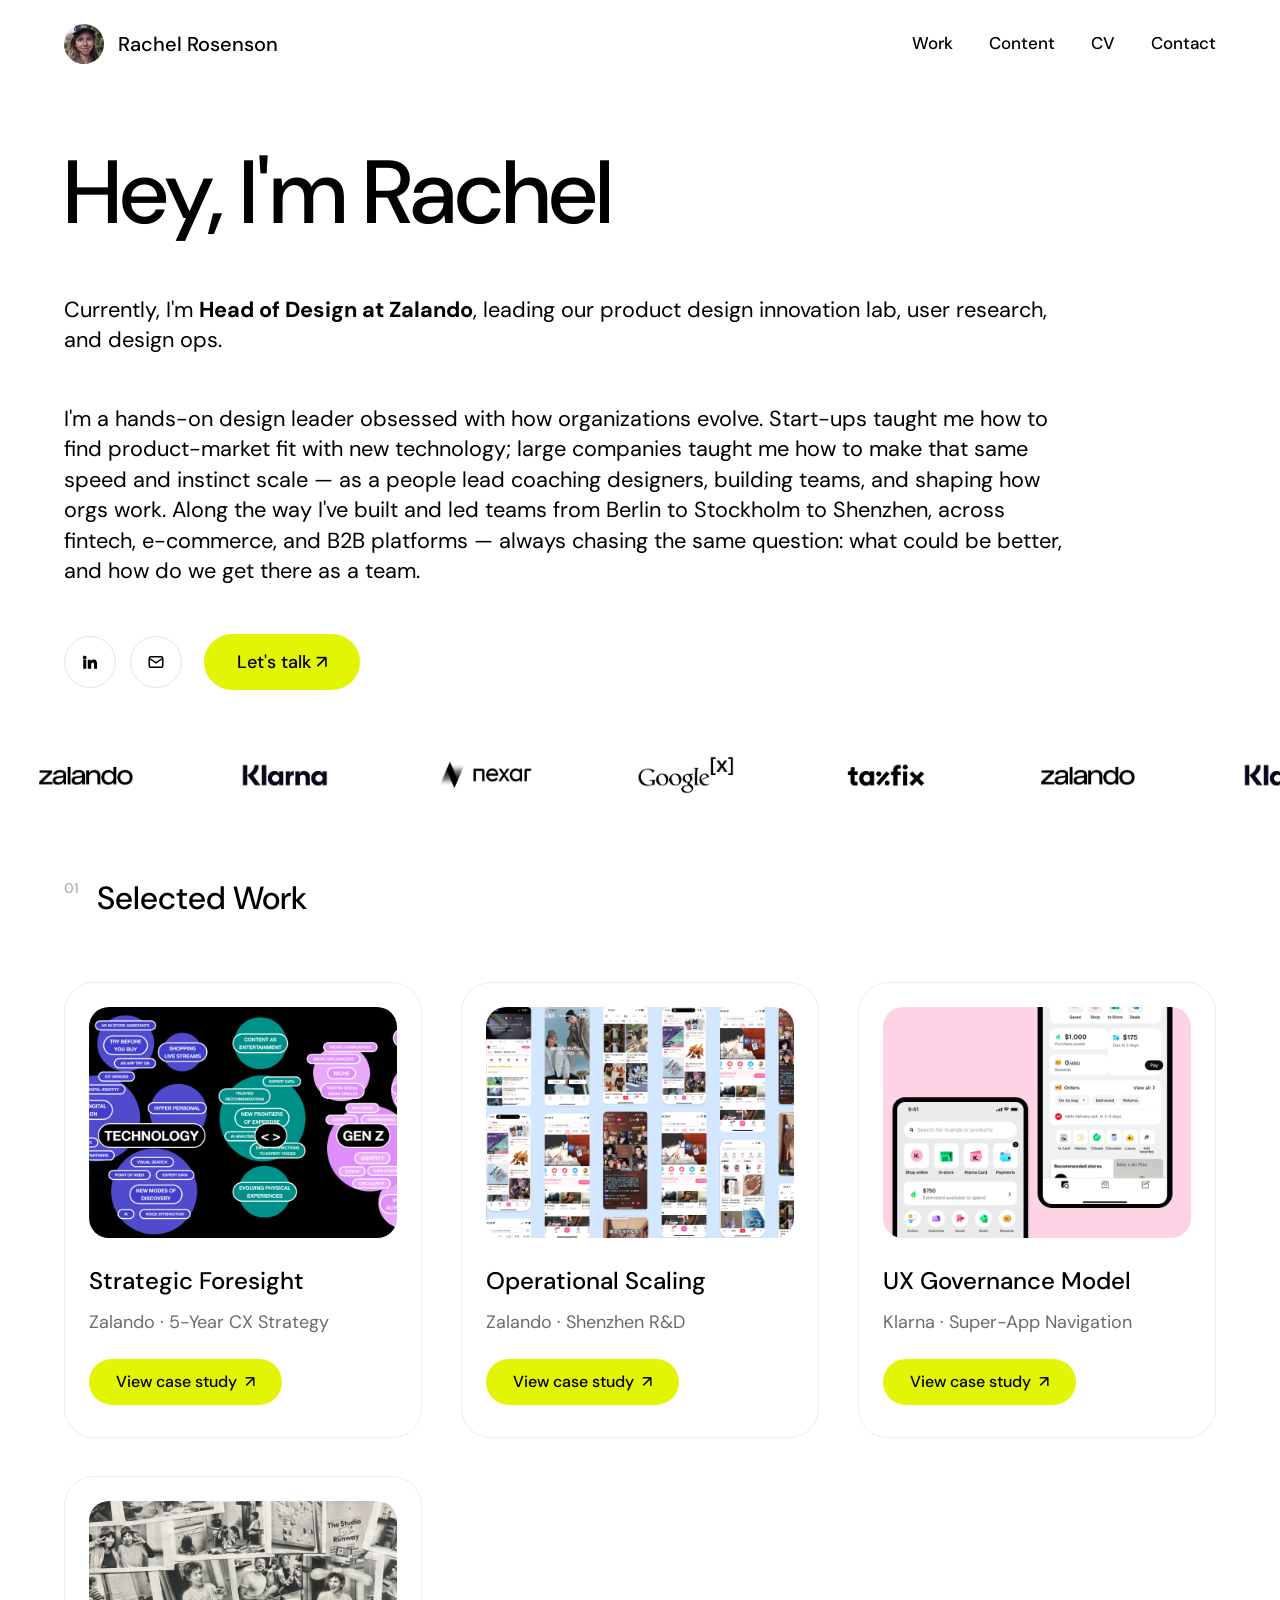
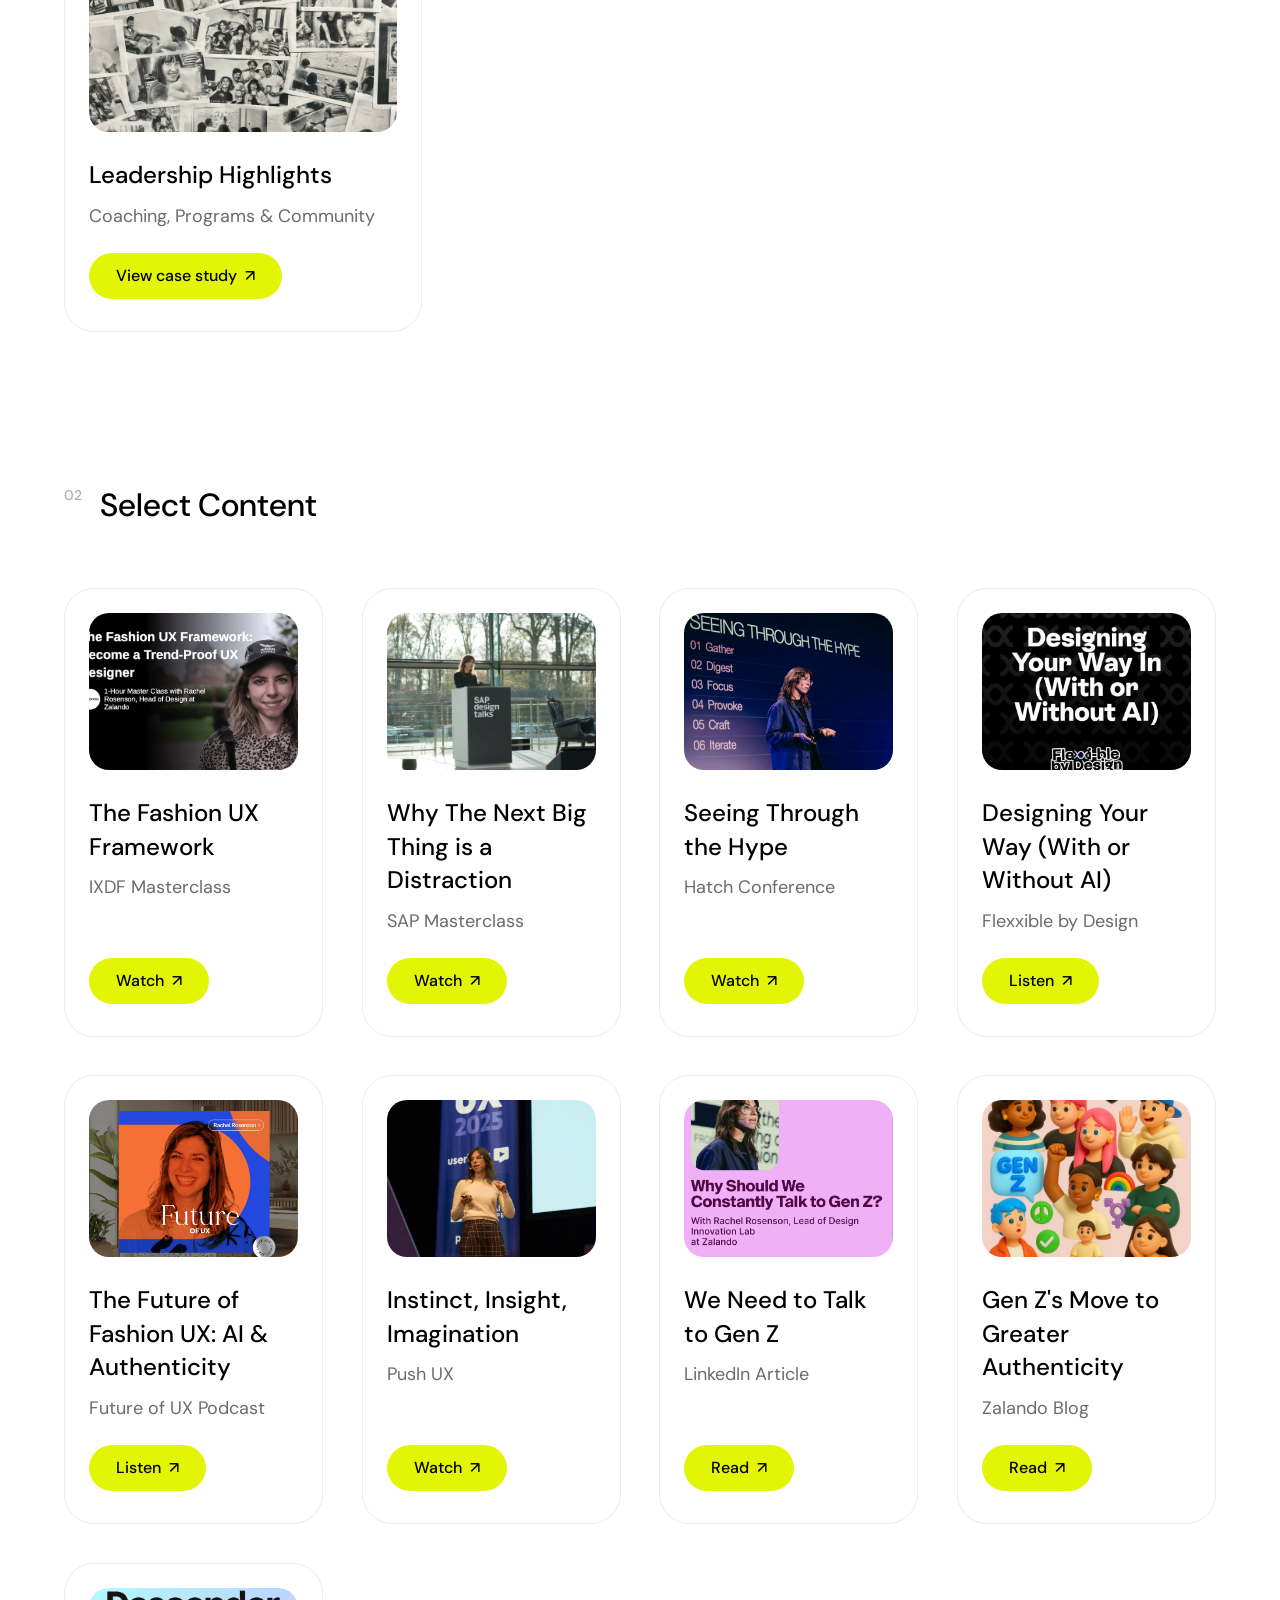
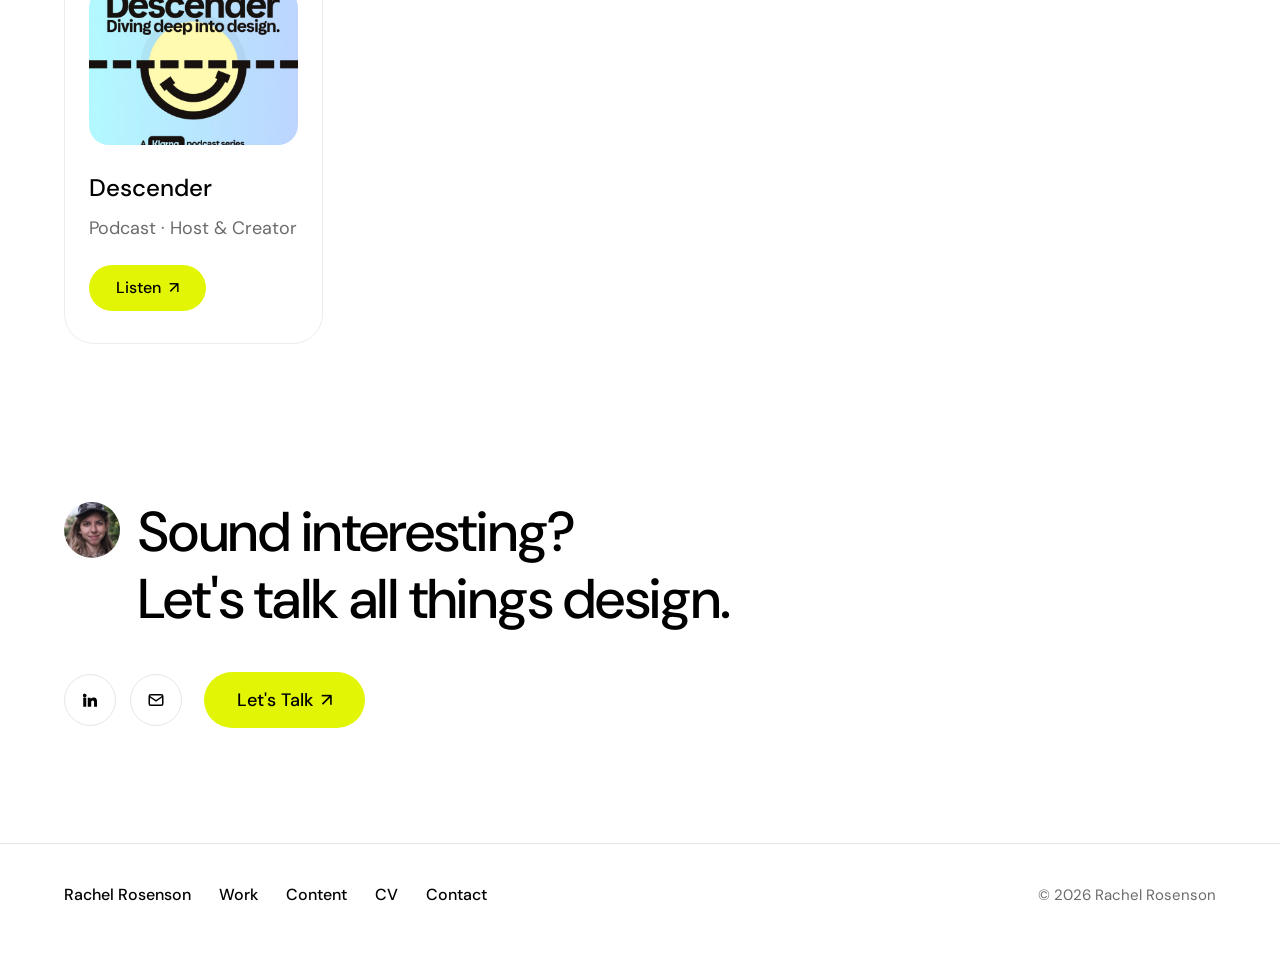
==== index.html @ caf76bd2 "Overhaul Evolving Zalando CX case study and update homepage intro - Rewrote homepage hero intro with" ====
<!DOCTYPE html>
<html lang="en">
<head>
  <meta charset="UTF-8" />
  <meta name="viewport" content="width=device-width, initial-scale=1.0" />
  <title>Rachel Rosenson Portfolio</title>
  <meta name="description" content="Rachel Rosenson — Head of Design at Zalando. Design innovation, strategy, and the future of fashion at the intersection of technology, culture, and customer insight." />

  <!-- Open Graph -->
  <meta property="og:title" content="Rachel Rosenson Portfolio" />
  <meta property="og:description" content="Head of Design at Zalando. Design innovation and strategy." />
  <meta property="og:type" content="website" />

  <!-- Fonts: DM Sans (matches the original design) -->
  <link rel="preconnect" href="https://fonts.googleapis.com" />
  <link rel="preconnect" href="https://fonts.gstatic.com" crossorigin />
  <link href="https://fonts.googleapis.com/css2?family=DM+Sans:opsz,wght@9..40,400;9..40,500;9..40,700&display=swap" rel="stylesheet" />

  <link rel="icon" href="assets/images/profile.jpg" type="image/jpeg" />
  <link rel="stylesheet" href="css/styles.css" />
  <script>
    if (history.scrollRestoration) history.scrollRestoration = 'manual';
    window.addEventListener('load', () => window.scrollTo(0, 0));
  </script>
</head>
<body>
  <!-- ================= NAV ================= -->
  <header class="nav" id="top">
    <a class="nav__brand" href="#top" aria-label="Rachel Rosenson — home">
      <img class="nav__avatar" src="assets/images/profile.jpg" alt="Rachel Rosenson" />
      <span class="nav__name">Rachel Rosenson</span>
    </a>

    <nav class="nav__links" aria-label="Primary">
      <a href="#work">Work</a>
      <a href="#content">Content</a>
      <a href="https://drive.google.com/file/d/1DQpdxAFUiLNbOBtYfV8PcNjRHgSVkIpO/view?usp=sharing" target="_blank" rel="noopener">CV</a>
      <a href="#contact">Contact</a>
    </nav>

    <button class="nav__toggle" aria-label="Open menu" aria-expanded="false" aria-controls="mobile-menu">
      <span></span><span></span>
    </button>
  </header>

  <!-- Mobile menu -->
  <div class="mobile-menu" id="mobile-menu" hidden>
    <a href="#work">Work</a>
    <a href="#content">Content</a>
    <a href="https://drive.google.com/file/d/1DQpdxAFUiLNbOBtYfV8PcNjRHgSVkIpO/view?usp=sharing" target="_blank" rel="noopener">CV</a>
    <a href="#contact">Contact</a>
  </div>

  <main>
    <!-- ================= HERO ================= -->
    <section class="hero">
      <h1 class="hero__title">Hey, I'm Rachel</h1>
      <p class="hero__intro">
        Currently, I'm <strong>Head of Design at Zalando</strong>, leading our product design innovation lab, user research, and design ops.
      </p>
      <p class="hero__intro">
        I'm a hands-on design leader obsessed with how organizations evolve. Start-ups taught me how to find product-market fit with new technology; large companies taught me how to make that same speed and instinct scale — as a people lead coaching designers, building teams, and shaping how orgs work. Along the way I've built and led teams from Berlin to Stockholm to Shenzhen, across fintech, e-commerce, and B2B platforms — always chasing the same question: what could be better, and how do we get there as a team.
      </p>

      <div class="hero__actions">
        <div class="social">
          <a class="social__btn" href="https://www.linkedin.com/in/rachel-rosenson-55a5a62a/" target="_blank" rel="noopener" aria-label="LinkedIn">
            <svg viewBox="0 0 24 24" width="18" height="18" fill="currentColor" aria-hidden="true"><path d="M4.98 3.5a2.5 2.5 0 11-.02 5 2.5 2.5 0 01.02-5zM3 9h4v12H3zM9 9h3.8v1.7h.05c.53-.95 1.83-1.95 3.77-1.95 4.03 0 4.78 2.65 4.78 6.1V21h-4v-5.3c0-1.27-.02-2.9-1.77-2.9-1.77 0-2.04 1.38-2.04 2.8V21H9z"/></svg>
          </a>
          <a class="social__btn" href="mailto:rosensonr@gmail.com" aria-label="Email">
            <svg viewBox="0 0 24 24" width="18" height="18" fill="none" stroke="currentColor" stroke-width="2" aria-hidden="true"><rect x="3" y="5" width="18" height="14" rx="2"/><path d="m3 7 9 6 9-6"/></svg>
          </a>
        </div>
        <a class="btn btn--primary" href="mailto:rosensonr@gmail.com">
          Let's talk ↗
        </a>
      </div>
    </section>

    <!-- ================= LOGO CAROUSEL ================= -->
    <div class="logo-carousel" aria-hidden="true">
      <div class="logo-carousel__track">
        <img src="assets/logos/zalando.png" alt="Zalando" />
        <img src="assets/logos/klarna.png" alt="Klarna" />
        <img src="assets/logos/nexar.png" alt="Nexar" />
        <img src="assets/logos/googlex.png" alt="Google X" />
        <img src="assets/logos/taxfix.png" alt="Taxfix" />
        <img src="assets/logos/zalando.png" alt="Zalando" />
        <img src="assets/logos/klarna.png" alt="Klarna" />
        <img src="assets/logos/nexar.png" alt="Nexar" />
        <img src="assets/logos/googlex.png" alt="Google X" />
        <img src="assets/logos/taxfix.png" alt="Taxfix" />
      </div>
    </div>

    <!-- ================= SELECTED WORK ================= -->
    <section class="section" id="work">
      <h2 class="section__title"><span class="section__num">01</span> Selected Work</h2>

      <div class="cards">
        <article class="card">
          <a class="card__media" href="case-studies/strategic-foresight.html" style="background-image: url('assets/casestudyimages/stratategic-foresight-cover@2x.png');"></a>
          <h3 class="card__title">Strategic Foresight</h3>
          <p class="card__sub">Zalando · 5-Year CX Strategy</p>
          <a class="btn btn--primary btn--sm" href="case-studies/strategic-foresight.html">View case study <span class="btn__arrow" aria-hidden="true">↗</span></a>
        </article>

        <article class="card">
          <a class="card__media" href="case-studies/operational-scaling.html" style="background-image: url('assets/casestudyimages/operational-cover@2x.png');"></a>
          <h3 class="card__title">Operational Scaling</h3>
          <p class="card__sub">Zalando · Shenzhen R&amp;D</p>
          <a class="btn btn--primary btn--sm" href="case-studies/operational-scaling.html">View case study <span class="btn__arrow" aria-hidden="true">↗</span></a>
        </article>

        <article class="card">
          <a class="card__media" href="case-studies/ux-governance.html" style="background-image: url('assets/casestudyimages/governance-model-cover@2x.png');"></a>
          <h3 class="card__title">UX Governance Model</h3>
          <p class="card__sub">Klarna · Super-App Navigation</p>
          <a class="btn btn--primary btn--sm" href="case-studies/ux-governance.html">View case study <span class="btn__arrow" aria-hidden="true">↗</span></a>
        </article>

        <article class="card">
          <a class="card__media" href="case-studies/leadership-highlights.html" style="background-image: url('assets/casestudyimages/leadership-cover@2x.png');"></a>
          <h3 class="card__title">Leadership Highlights</h3>
          <p class="card__sub">Coaching, Programs &amp; Community</p>
          <a class="btn btn--primary btn--sm" href="case-studies/leadership-highlights.html">View case study <span class="btn__arrow" aria-hidden="true">↗</span></a>
        </article>

      </div>
    </section>

    <!-- ================= SELECT CONTENT ================= -->
    <section class="section" id="content">
      <h2 class="section__title"><span class="section__num">02</span> Select Content</h2>

      <div class="cards cards--content">
        <!-- Card -->
        <article class="card">
          <a class="card__media" href="https://ixdf.org/master-classes/the-fashion-ux-framework-become-a-trend-proof-ux-designer" target="_blank" rel="noopener" style="background-image: url('assets/images/ixda.jpeg')">
            <span class="card__overlay">
              <span class="card__overlay-title">The Fashion UX Framework: Become a Trend-Proof UX Designer</span>
              <span class="card__overlay-sub">1-Hour Master Class with Rachel Rosenson, Head of Design at Zalando</span>
            </span>
          </a>
          <h3 class="card__title">The Fashion UX Framework</h3>
          <p class="card__sub">IXDF Masterclass</p>
          <a class="btn btn--primary btn--sm" href="https://ixdf.org/master-classes/the-fashion-ux-framework-become-a-trend-proof-ux-designer" target="_blank" rel="noopener">Watch <span class="btn__arrow" aria-hidden="true">↗</span></a>
        </article>

        <article class="card">
          <a class="card__media" href="http://sap.com/design/stories-resources/the-hype-detox" target="_blank" rel="noopener" style="background-image: url('assets/images/sap.jpg')">
            <span class="card__overlay">
              <span class="card__overlay-title">Why The Next Big Thing is a Distraction</span>
              <span class="card__overlay-sub">SAP Masterclass</span>
            </span>
          </a>
          <h3 class="card__title">Why The Next Big Thing is a Distraction</h3>
          <p class="card__sub">SAP Masterclass</p>
          <a class="btn btn--primary btn--sm" href="http://sap.com/design/stories-resources/the-hype-detox" target="_blank" rel="noopener">Watch <span class="btn__arrow" aria-hidden="true">↗</span></a>
        </article>

        <article class="card">
          <a class="card__media" href="https://www.youtube.com/watch?v=bEqmOs09jD0" target="_blank" rel="noopener" style="background-image: url('assets/images/hatch.jpg')">
            <span class="card__overlay">
              <span class="card__overlay-title">Seeing Through the Hype</span>
              <span class="card__overlay-sub">Hatch Conference</span>
            </span>
          </a>
          <h3 class="card__title">Seeing Through the Hype</h3>
          <p class="card__sub">Hatch Conference</p>
          <a class="btn btn--primary btn--sm" href="https://www.youtube.com/watch?v=bEqmOs09jD0" target="_blank" rel="noopener">Watch <span class="btn__arrow" aria-hidden="true">↗</span></a>
        </article>

        <article class="card">
          <a class="card__media" href="https://open.spotify.com/episode/4fCw3WGeTauERN00VZ0IeJ?si=1036f03493ed481c&nd=1&dlsi=bda66643f14e4e6e" target="_blank" rel="noopener" style="background-image: url('assets/images/flexi.jpeg')">
            <span class="card__overlay">
              <span class="card__overlay-title">Designing Your Way (With or Without AI)</span>
              <span class="card__overlay-sub">Flexxible by Design</span>
            </span>
          </a>
          <h3 class="card__title">Designing Your Way (With or Without AI)</h3>
          <p class="card__sub">Flexxible by Design</p>
          <a class="btn btn--primary btn--sm" href="https://open.spotify.com/episode/4fCw3WGeTauERN00VZ0IeJ?si=1036f03493ed481c&nd=1&dlsi=bda66643f14e4e6e" target="_blank" rel="noopener">Listen <span class="btn__arrow" aria-hidden="true">↗</span></a>
        </article>

        <article class="card">
          <a class="card__media" href="https://open.spotify.com/show/7s2Cy6IIimjxE4zVES9wWs?si=7e0b866b41c04b3f&nd=1&dlsi=1e875156cec44303" target="_blank" rel="noopener" style="background-image: url('assets/images/futureuxpodcast.webp')">
            <span class="card__overlay">
              <span class="card__overlay-title">The Future of Fashion UX: AI &amp; Authenticity</span>
              <span class="card__overlay-sub">Future of UX Podcast</span>
            </span>
          </a>
          <h3 class="card__title">The Future of Fashion UX: AI &amp; Authenticity</h3>
          <p class="card__sub">Future of UX Podcast</p>
          <a class="btn btn--primary btn--sm" href="https://open.spotify.com/show/7s2Cy6IIimjxE4zVES9wWs?si=7e0b866b41c04b3f&nd=1&dlsi=1e875156cec44303" target="_blank" rel="noopener">Listen <span class="btn__arrow" aria-hidden="true">↗</span></a>
        </article>

        <article class="card">
          <a class="card__media" href="https://www.pushconf.tv/instinct-insight-and-imagination/" target="_blank" rel="noopener" style="background-image: url('assets/images/pushux.avif')">
            <span class="card__overlay">
              <span class="card__overlay-title">Instinct, Insight, Imagination</span>
              <span class="card__overlay-sub">Push UX</span>
            </span>
          </a>
          <h3 class="card__title">Instinct, Insight, Imagination</h3>
          <p class="card__sub">Push UX</p>
          <a class="btn btn--primary btn--sm" href="https://www.pushconf.tv/instinct-insight-and-imagination/" target="_blank" rel="noopener">Watch <span class="btn__arrow" aria-hidden="true">↗</span></a>
        </article>

        <article class="card">
          <a class="card__media" href="https://www.linkedin.com/posts/rachel-rosenson-55a5a62a_why-should-we-constantly-talk-to-gen-z-activity-7328123239849705472-EE4S?utm_source=share&utm_medium=member_desktop&rcm=ACoAAAYjcZYBxPS7Slj5ZLKHPJW4u6PpClOyg4I" target="_blank" rel="noopener" style="background-image: url('assets/images/genz-research.webp')">
            <span class="card__overlay">
              <span class="card__overlay-title">We Need to Talk to Gen Z</span>
              <span class="card__overlay-sub">LinkedIn</span>
            </span>
          </a>
          <h3 class="card__title">We Need to Talk to Gen Z</h3>
          <p class="card__sub">LinkedIn Article</p>
          <a class="btn btn--primary btn--sm" href="https://www.linkedin.com/posts/rachel-rosenson-55a5a62a_why-should-we-constantly-talk-to-gen-z-activity-7328123239849705472-EE4S?utm_source=share&utm_medium=member_desktop&rcm=ACoAAAYjcZYBxPS7Slj5ZLKHPJW4u6PpClOyg4I" target="_blank" rel="noopener">Read <span class="btn__arrow" aria-hidden="true">↗</span></a>
        </article>

        <article class="card">
          <a class="card__media" href="https://medium.com/zalando-design/cultural-trends-gen-zs-move-to-greater-authenticity-online-c1db3c567f32" target="_blank" rel="noopener" style="background-image: url('assets/images/genz.webp')">
            <span class="card__overlay">
              <span class="card__overlay-title">Gen Z's Move to Greater Authenticity</span>
              <span class="card__overlay-sub">Zalando Blog</span>
            </span>
          </a>
          <h3 class="card__title">Gen Z's Move to Greater Authenticity</h3>
          <p class="card__sub">Zalando Blog</p>
          <a class="btn btn--primary btn--sm" href="https://medium.com/zalando-design/cultural-trends-gen-zs-move-to-greater-authenticity-online-c1db3c567f32" target="_blank" rel="noopener">Read <span class="btn__arrow" aria-hidden="true">↗</span></a>
        </article>

        <article class="card">
          <a class="card__media" href="https://open.spotify.com/show/7s2Cy6IIimjxE4zVES9wWs" target="_blank" rel="noopener" style="background-image: url('assets/images/descender.jpeg')">
            <span class="card__overlay">
              <span class="card__overlay-title">Descender</span>
              <span class="card__overlay-sub">Host &amp; Creator · 3 seasons · 18 episodes</span>
            </span>
          </a>
          <h3 class="card__title">Descender</h3>
          <p class="card__sub">Podcast · Host &amp; Creator</p>
          <a class="btn btn--primary btn--sm" href="https://open.spotify.com/show/7s2Cy6IIimjxE4zVES9wWs" target="_blank" rel="noopener">Listen <span class="btn__arrow" aria-hidden="true">↗</span></a>
        </article>
      </div>
    </section>

    <!-- ================= CONTACT ================= -->
    <section class="section contact" id="contact">
      <div class="contact__head">
        <img class="contact__avatar" src="assets/images/profile.jpg" alt="Rachel Rosenson" />
        <h2 class="contact__title">Sound interesting?<br />Let's talk all things design.</h2>
      </div>

      <div class="hero__actions">
        <div class="social">
          <a class="social__btn" href="https://www.linkedin.com/in/rachel-rosenson-55a5a62a/" target="_blank" rel="noopener" aria-label="LinkedIn">
            <svg viewBox="0 0 24 24" width="18" height="18" fill="currentColor" aria-hidden="true"><path d="M4.98 3.5a2.5 2.5 0 11-.02 5 2.5 2.5 0 01.02-5zM3 9h4v12H3zM9 9h3.8v1.7h.05c.53-.95 1.83-1.95 3.77-1.95 4.03 0 4.78 2.65 4.78 6.1V21h-4v-5.3c0-1.27-.02-2.9-1.77-2.9-1.77 0-2.04 1.38-2.04 2.8V21H9z"/></svg>
          </a>
          <a class="social__btn" href="mailto:rosensonr@gmail.com" aria-label="Email">
            <svg viewBox="0 0 24 24" width="18" height="18" fill="none" stroke="currentColor" stroke-width="2" aria-hidden="true"><rect x="3" y="5" width="18" height="14" rx="2"/><path d="m3 7 9 6 9-6"/></svg>
          </a>
        </div>
        <a class="btn btn--primary" href="mailto:rosensonr@gmail.com">
          Let's Talk <span class="btn__arrow" aria-hidden="true">↗</span>
        </a>
      </div>
    </section>
  </main>

  <!-- ================= FOOTER ================= -->
  <footer class="footer">
    <nav class="footer__links" aria-label="Footer">
      <a href="#top">Rachel Rosenson</a>
      <a href="#work">Work</a>
      <a href="#content">Content</a>
      <a href="https://drive.google.com/file/d/1DQpdxAFUiLNbOBtYfV8PcNjRHgSVkIpO/view?usp=sharing" target="_blank" rel="noopener">CV</a>
      <a href="#contact">Contact</a>
    </nav>
    <p class="footer__copy">© <span id="year"></span> Rachel Rosenson</p>
  </footer>

  <script src="js/main.js" defer></script>
</body>
</html>
---- css/styles.css ----
/* ============================================================
   Rachel Rosenson — Portfolio
   Recreated from the original Framer design.
   Design tokens extracted from the live site.
   ============================================================ */

:root {
  --bg: #ffffff;
  --fg: #000000;
  --muted: #6b6b6b;
  --muted-light: #aeaeae;
  --accent: #e2f505;          /* yellow-green pill buttons */
  --accent-hover: #d3e600;
  --border: #e6e6e6;
  --card-border: #ececec;

  --container: 1280px;
  --pad-x: clamp(20px, 5vw, 114px);

  --radius-pill: 1000px;
  --radius-card: 30px;

  --font: "DM Sans", -apple-system, BlinkMacSystemFont, "Segoe UI", sans-serif;
}

* { box-sizing: border-box; }

html {}

body {
  margin: 0;
  background: var(--bg);
  color: var(--fg);
  font-family: var(--font);
  font-weight: 400;
  -webkit-font-smoothing: antialiased;
  text-rendering: optimizeLegibility;
  line-height: 1.4;
}

a { color: inherit; text-decoration: none; }

img { display: block; max-width: 100%; }

/* ---------- Layout helpers ---------- */
main { display: block; }

.section {
  max-width: var(--container);
  margin: 0 auto;
  padding: clamp(24px, 3vw, 40px) var(--pad-x) clamp(60px, 9vw, 140px);
}

/* ============================================================
   NAV
   ============================================================ */
.nav {
  max-width: var(--container);
  margin: 0 auto;
  padding: 24px var(--pad-x);
  display: flex;
  align-items: center;
  justify-content: space-between;
  gap: 24px;
}

.nav__brand {
  display: flex;
  align-items: center;
  gap: 14px;
}

.nav__avatar {
  width: 40px;
  height: 40px;
  border-radius: 50%;
  object-fit: cover;
}

.nav__name {
  font-size: 20px;
  font-weight: 500;
  line-height: 24px;
}

.nav__links {
  display: flex;
  align-items: center;
  gap: 36px;
  font-size: 17px;
  font-weight: 500;
}

.nav__links a { transition: opacity .2s ease; }
.nav__links a:hover { opacity: .55; }

.nav__toggle {
  display: none;
  flex-direction: column;
  justify-content: center;
  gap: 6px;
  width: 44px;
  height: 44px;
  padding: 0;
  background: none;
  border: none;
  cursor: pointer;
}
.nav__toggle span {
  display: block;
  width: 26px;
  height: 2px;
  background: var(--fg);
  transition: transform .25s ease, opacity .25s ease;
}
.nav__toggle[aria-expanded="true"] span:nth-child(1) { transform: translateY(4px) rotate(45deg); }
.nav__toggle[aria-expanded="true"] span:nth-child(2) { transform: translateY(-4px) rotate(-45deg); }

.mobile-menu {
  display: flex;
  flex-direction: column;
  gap: 4px;
  padding: 8px var(--pad-x) 24px;
  font-size: 22px;
  font-weight: 500;
}
.mobile-menu a { padding: 10px 0; }
.mobile-menu[hidden] { display: none; }

/* ============================================================
   BUTTONS
   ============================================================ */
.btn {
  display: inline-flex;
  align-items: center;
  gap: 8px;
  font-family: var(--font);
  font-size: 18px;
  font-weight: 500;
  line-height: 1;
  padding: 18px 32px;
  border-radius: var(--radius-pill);
  cursor: pointer;
  border: 1px solid transparent;
  transition: background .2s ease, transform .15s ease, border-color .2s ease;
  white-space: nowrap;
}
.btn:hover { transform: translateY(-1px); }
.btn__arrow { font-size: 1em; line-height: 1; }

.btn--primary {
  background: var(--accent);
  color: var(--fg);
}
.btn--primary:hover { background: var(--accent-hover); }

.btn--outline {
  background: var(--bg);
  color: var(--fg);
  border-color: var(--border);
}
.btn--outline:hover { border-color: var(--fg); }

.btn--sm {
  font-size: 16px;
  padding: 14px 26px;
}

/* ---------- Social circle buttons ---------- */
.social { display: flex; gap: 14px; }
.social__btn {
  width: 52px;
  height: 52px;
  border-radius: 50%;
  border: 1px solid var(--border);
  display: inline-flex;
  align-items: center;
  justify-content: center;
  color: var(--fg);
  transition: background .2s ease, border-color .2s ease;
}
.social__btn:hover { background: #f5f5f5; border-color: #d8d8d8; }

/* ============================================================
   HERO
   ============================================================ */
.hero {
  max-width: var(--container);
  margin: 0 auto;
  padding: clamp(20px, 4vw, 60px) var(--pad-x) clamp(24px, 3vw, 40px);
}

.hero__title {
  margin: 0;
  font-size: clamp(48px, 7vw, 96px);
  font-weight: 500;
  line-height: 1.2;
  letter-spacing: -0.01em;
}

.hero__intro {
  margin: clamp(28px, 4vw, 48px) 0 clamp(32px, 4vw, 48px);
  max-width: 1000px;
  font-size: clamp(19px, 1.7vw, 24px);
  line-height: 1.4;
  font-weight: 400;
}
.hero__intro strong { font-weight: 700; }

.hero__actions {
  display: flex;
  align-items: center;
  gap: 22px;
  flex-wrap: wrap;
}

/* ============================================================
   SECTION TITLES
   ============================================================ */
.section__title {
  margin: 0 0 clamp(36px, 5vw, 64px);
  font-size: clamp(26px, 3vw, 32px);
  font-weight: 500;
  line-height: 1.2;
  display: flex;
  align-items: flex-start;
  gap: 18px;
}
.section__num {
  font-size: 14px;
  font-weight: 500;
  color: var(--muted-light);
  line-height: 1;
  padding-top: 2px;
}

/* ============================================================
   LOGO CAROUSEL
   ============================================================ */
@keyframes marquee {
  from { transform: translateX(0); }
  to   { transform: translateX(-50%); }
}

.logo-carousel {
  overflow: hidden;
  padding: 10px 0;
  margin-bottom: 20px;
}

.logo-carousel__track {
  display: flex;
  align-items: center;
  gap: 32px;
  width: max-content;
  animation: marquee 36s linear infinite;
}

.logo-carousel__track img {
  height: 72px;
}

/* ============================================================
   CONTENT CARDS
   ============================================================ */
.cards {
  display: grid;
  grid-template-columns: repeat(auto-fill, minmax(340px, 1fr));
  gap: clamp(28px, 3vw, 44px);
}

.cards--content {
  grid-template-columns: repeat(auto-fill, minmax(220px, 1fr));
}

.card {
  display: flex;
  flex-direction: column;
  border: 1px solid var(--card-border);
  border-radius: var(--radius-card);
  padding: 24px 24px 32px;
  transition: box-shadow .25s ease, transform .25s ease;
}
.card:hover {
  box-shadow: 0 18px 40px rgba(0, 0, 0, .08);
  transform: translateY(-3px);
}

.card__media {
  position: relative;
  display: block;
  aspect-ratio: 4 / 3;
  border-radius: 20px;
  overflow: hidden;
  background: #1a1a1a;
  background-size: cover;
  background-position: center;
}

.card__overlay {
  display: none;
}
.card__overlay-title {
  font-size: 20px;
  font-weight: 700;
  line-height: 1.25;
}
.card__overlay-sub {
  font-size: 14px;
  font-weight: 400;
  line-height: 1.35;
  opacity: .92;
  max-width: 60%;
}

.card__title {
  margin: 26px 0 0;
  font-size: 24px;
  font-weight: 500;
  line-height: 1.4;
}
.card__sub {
  margin: 12px 0 24px;
  font-size: 18px;
  color: var(--muted);
}
.card .btn { align-self: flex-start; margin-top: auto; }

/* ============================================================
   EXPERIENCE
   ============================================================ */
.exp { display: flex; flex-direction: column; }

.exp__item {
  padding: clamp(32px, 4vw, 48px) 0;
  border-bottom: 1px solid var(--border);
}
.exp__item:first-child { padding-top: 0; }

.exp__role {
  margin: 0 0 16px;
  font-size: clamp(24px, 2.6vw, 32px);
  font-weight: 500;
  line-height: 1.6;
}
.exp__date {
  margin: 0 0 24px;
  font-size: 18px;
  color: var(--fg);
}
.exp__list {
  margin: 0 0 32px;
  padding-left: 22px;
  display: flex;
  flex-direction: column;
  gap: 12px;
}
.exp__list li {
  font-size: 18px;
  line-height: 1.6;
}
.exp__list li::marker { color: var(--fg); }

/* ============================================================
   CONTACT
   ============================================================ */
.contact__head {
  display: flex;
  align-items: flex-start;
  gap: 18px;
  margin-bottom: clamp(28px, 4vw, 40px);
}
.contact__avatar {
  width: 56px;
  height: 56px;
  border-radius: 50%;
  object-fit: cover;
  flex: none;
  margin-top: 4px;
}
.contact__title {
  margin: 0;
  font-size: clamp(30px, 4.5vw, 56px);
  font-weight: 500;
  line-height: 1.2;
  letter-spacing: -0.01em;
}

/* ============================================================
   FOOTER
   ============================================================ */
.footer {
  max-width: var(--container);
  margin: 0 auto;
  padding: 40px var(--pad-x) 60px;
  border-top: 1px solid var(--border);
  display: flex;
  align-items: center;
  justify-content: space-between;
  flex-wrap: wrap;
  gap: 20px;
}
.footer__links {
  display: flex;
  flex-wrap: wrap;
  gap: 28px;
  font-size: 16px;
  font-weight: 500;
}
.footer__links a { transition: opacity .2s ease; }
.footer__links a:hover { opacity: .55; }
.footer__copy {
  margin: 0;
  font-size: 15px;
  color: var(--muted);
}

/* ============================================================
   CASE STUDY PAGES
   ============================================================ */
.cs {
  max-width: var(--container);
  margin: 0 auto;
  padding: clamp(20px, 4vw, 56px) var(--pad-x) clamp(60px, 9vw, 120px);
}

/* ---------- Back link ---------- */
.cs-back {
  display: inline-flex;
  align-items: center;
  gap: 8px;
  font-size: 16px;
  font-weight: 500;
  color: var(--muted);
  margin-bottom: clamp(28px, 4vw, 44px);
  transition: color .2s ease;
}
.cs-back:hover { color: var(--fg); }

/* ---------- Hero ---------- */
.cs-hero { margin-bottom: clamp(40px, 6vw, 72px); }

.cs-eyebrow {
  display: inline-flex;
  align-items: center;
  gap: 12px;
  font-size: 13px;
  font-weight: 500;
  letter-spacing: 0.08em;
  text-transform: uppercase;
  color: var(--muted);
  margin: 0 0 22px;
}
.cs-eyebrow__num {
  display: inline-flex;
  align-items: center;
  justify-content: center;
  min-width: 28px;
  height: 28px;
  padding: 0 8px;
  border-radius: var(--radius-pill);
  background: var(--accent);
  color: var(--fg);
  font-size: 13px;
  letter-spacing: 0;
}

.cs-title {
  margin: 0;
  font-size: clamp(40px, 6vw, 80px);
  font-weight: 500;
  line-height: 1.1;
  letter-spacing: -0.01em;
}

.cs-meta {
  margin: 22px 0 0;
  display: flex;
  flex-wrap: wrap;
  gap: 10px 32px;
  font-size: 15px;
  color: var(--muted);
}
.cs-meta__item {
  display: flex;
  flex-direction: column;
  gap: 3px;
}
.cs-meta__label {
  font-size: 11px;
  font-weight: 700;
  letter-spacing: 0.08em;
  text-transform: uppercase;
  color: var(--muted-light);
}
.cs-meta__value {
  color: var(--fg);
  font-size: 15px;
}

.cs-summary {
  margin: clamp(28px, 4vw, 40px) 0 0;
  max-width: 900px;
  font-size: clamp(20px, 1.9vw, 26px);
  line-height: 1.4;
  font-weight: 400;
}
.cs-summary strong { font-weight: 700; }

/* ---------- Section blocks ---------- */
.cs-block {
  padding: clamp(32px, 5vw, 56px) 0;
  border-top: 1px solid var(--border);
}
.cs-block__label {
  margin: 0 0 10px;
  font-size: 13px;
  font-weight: 500;
  letter-spacing: 0.08em;
  text-transform: uppercase;
  color: var(--muted-light);
}
.cs-block__title {
  margin: 0 0 24px;
  font-size: clamp(26px, 3vw, 36px);
  font-weight: 500;
  line-height: 1.2;
}
.cs-block__text {
  margin: 0;
  max-width: 820px;
  font-size: clamp(17px, 1.5vw, 20px);
  line-height: 1.6;
  color: var(--fg);
}
.cs-block__text + .cs-block__text { margin-top: 18px; }

/* ---------- Two-column (text + media) ---------- */
.cs-split {
  display: grid;
  grid-template-columns: 1fr 1fr;
  gap: clamp(28px, 4vw, 56px);
  align-items: center;
}
.cs-split--reverse .cs-split__media { order: -1; }

/* ---------- Approach moves ---------- */
.cs-moves {
  margin: 0;
  padding: 0;
  list-style: none;
  display: flex;
  flex-direction: column;
  gap: clamp(20px, 2.5vw, 28px);
}
.cs-move {
  display: flex;
  gap: 18px;
}
.cs-move__num {
  flex: none;
  width: 32px;
  height: 32px;
  border-radius: 50%;
  border: 1px solid var(--border);
  display: inline-flex;
  align-items: center;
  justify-content: center;
  font-size: 14px;
  font-weight: 500;
  margin-top: 2px;
}
.cs-move__body { flex: 1; }
.cs-move__title {
  margin: 0 0 6px;
  font-size: clamp(18px, 1.6vw, 21px);
  font-weight: 500;
  line-height: 1.4;
}
.cs-move__text {
  margin: 0;
  font-size: clamp(16px, 1.4vw, 18px);
  line-height: 1.6;
  color: var(--muted);
}

/* ---------- Stats ---------- */
.cs-stats {
  display: grid;
  grid-template-columns: repeat(auto-fit, minmax(160px, 1fr));
  gap: clamp(20px, 3vw, 40px);
}
.cs-stat__num {
  margin: 0;
  font-size: clamp(36px, 4.5vw, 56px);
  font-weight: 500;
  line-height: 1.1;
  letter-spacing: -0.01em;
}
.cs-stat__label {
  margin: 10px 0 0;
  font-size: 16px;
  line-height: 1.4;
  color: var(--muted);
}

/* ---------- Tag chips ---------- */
.cs-tags {
  display: flex;
  flex-wrap: wrap;
  gap: 12px;
  margin: 0;
  padding: 0;
  list-style: none;
}
.cs-tags li {
  font-size: 16px;
  font-weight: 500;
  padding: 12px 20px;
  border: 1px solid var(--border);
  border-radius: var(--radius-pill);
}

/* ---------- Pull-quote (learning) ---------- */
.cs-quote {
  margin: 0;
  padding: clamp(36px, 5vw, 64px) 0 0;
  border-top: 1px solid var(--border);
}
.cs-quote__label {
  margin: 0 0 18px;
  font-size: 13px;
  font-weight: 500;
  letter-spacing: 0.08em;
  text-transform: uppercase;
  color: var(--muted-light);
}
.cs-quote blockquote {
  margin: 0;
  font-size: clamp(26px, 3.4vw, 44px);
  font-weight: 500;
  line-height: 1.25;
  letter-spacing: -0.01em;
  max-width: 1000px;
}

/* ---------- Image placeholder blocks ---------- */
.cs-ph {
  position: relative;
  display: flex;
  align-items: center;
  justify-content: center;
  text-align: center;
  padding: 24px;
  border: 1.5px dashed #d6d6d6;
  border-radius: 20px;
  background:
    repeating-linear-gradient(
      -45deg,
      #fafafa,
      #fafafa 12px,
      #f4f4f4 12px,
      #f4f4f4 24px
    );
  color: var(--muted-light);
  font-size: 14px;
  font-weight: 500;
  line-height: 1.4;
}
.cs-ph--wide { aspect-ratio: 16 / 9; }
.cs-ph--square { aspect-ratio: 1 / 1; }
.cs-ph--portrait { aspect-ratio: 3 / 4; }
.cs-ph { aspect-ratio: 4 / 3; }
.cs-ph__inner {
  display: flex;
  flex-direction: column;
  align-items: center;
  gap: 8px;
  max-width: 80%;
}
.cs-ph__icon {
  width: 36px;
  height: 36px;
  opacity: .5;
}

/* ---------- Gallery of placeholders ---------- */
.cs-gallery {
  display: grid;
  grid-template-columns: repeat(auto-fit, minmax(220px, 1fr));
  gap: clamp(16px, 2vw, 24px);
}

/* ---------- Password gate ---------- */
#cs-gate {
  position: fixed;
  inset: 0;
  background: var(--bg);
  z-index: 9999;
  display: flex;
  align-items: center;
  justify-content: center;
  padding: clamp(24px, 5vw, 80px);
}

.cs-gate__box {
  width: 100%;
  max-width: 480px;
}

.cs-gate__label {
  margin: 0 0 12px;
  font-size: 14px;
  font-weight: 500;
  color: var(--muted-light);
  text-transform: uppercase;
  letter-spacing: 0.08em;
}

.cs-gate__title {
  margin: 0 0 32px;
  font-size: clamp(28px, 4vw, 40px);
  font-weight: 500;
  line-height: 1.2;
}

.cs-gate__form {
  display: flex;
  gap: 12px;
  flex-wrap: wrap;
}

.cs-gate__input {
  flex: 1;
  min-width: 0;
  font-family: var(--font);
  font-size: 18px;
  font-weight: 400;
  padding: 16px 20px;
  border: 1px solid var(--border);
  border-radius: var(--radius-pill);
  background: var(--bg);
  color: var(--fg);
  outline: none;
  transition: border-color .2s ease;
}
.cs-gate__input:focus { border-color: var(--fg); }

.cs-gate__btn { white-space: nowrap; }

.cs-gate__error {
  margin: 16px 0 0;
  font-size: 15px;
  color: #c0392b;
}

/* ---------- Case study CTA ---------- */
.cs-cta {
  margin-top: clamp(48px, 6vw, 80px);
  padding: clamp(40px, 5vw, 64px);
  border: 1px solid var(--card-border);
  border-radius: var(--radius-card);
  text-align: center;
}
.cs-cta__title {
  margin: 0 0 28px;
  font-size: clamp(26px, 3vw, 40px);
  font-weight: 500;
  line-height: 1.2;
}
.cs-cta .hero__actions { justify-content: center; }

/* ---------- Next case study ---------- */
.cs-next {
  display: flex;
  align-items: center;
  justify-content: space-between;
  gap: 24px;
  flex-wrap: wrap;
  margin-top: clamp(40px, 5vw, 64px);
  padding: clamp(28px, 4vw, 40px) 0 0;
  border-top: 1px solid var(--border);
  transition: opacity .2s ease;
}
.cs-next:hover { opacity: .6; }
.cs-next__meta { display: flex; flex-direction: column; gap: 6px; }
.cs-next__label {
  font-size: 13px;
  font-weight: 500;
  letter-spacing: 0.08em;
  text-transform: uppercase;
  color: var(--muted-light);
}
.cs-next__title {
  margin: 0;
  font-size: clamp(24px, 3vw, 36px);
  font-weight: 500;
  line-height: 1.2;
}
.cs-next__arrow {
  font-size: clamp(28px, 4vw, 44px);
  line-height: 1;
  flex: none;
}

/* ============================================================
   RESPONSIVE
   ============================================================ */
@media (max-width: 820px) {
  .nav__links { display: none; }
  .nav__toggle { display: flex; }
  .cards { grid-template-columns: 1fr; }
  .card__overlay-sub { max-width: 80%; }
  .cs-split { grid-template-columns: 1fr; }
  .cs-split--reverse .cs-split__media { order: 0; }
}

@media (max-width: 520px) {
  .hero__actions { gap: 16px; }
  .btn { font-size: 16px; padding: 16px 26px; }
}

/* ============================================================
   DEEP DIVE — landing-page feature card
   ============================================================ */
.dd-feature {
  display: grid;
  grid-template-columns: 1.05fr 1fr;
  max-width: var(--container);
  border: 1px solid var(--card-border);
  border-radius: var(--radius-card);
  overflow: hidden;
  background: var(--bg);
  transition: box-shadow 0.22s ease, transform 0.22s ease;
}
.dd-feature:hover {
  box-shadow: 0 22px 60px rgba(0, 0, 0, 0.12);
  transform: translateY(-2px);
}
.dd-feature__media {
  background-size: cover;
  background-position: center;
  min-height: 360px;
}
.dd-feature__body {
  display: flex;
  flex-direction: column;
  align-items: flex-start;
  justify-content: center;
  gap: 18px;
  padding: clamp(28px, 4vw, 60px);
}
.dd-feature__badge {
  display: inline-block;
  font-size: 13px;
  font-weight: 600;
  letter-spacing: 0.02em;
  padding: 7px 15px;
  border-radius: var(--radius-pill);
  background: var(--accent);
  color: #000;
}
.dd-feature__title {
  margin: 0;
  font-size: clamp(24px, 3vw, 36px);
  font-weight: 700;
  line-height: 1.14;
}
.dd-feature__text {
  margin: 0;
  color: var(--muted);
  font-size: 17px;
  line-height: 1.55;
}

@media (max-width: 800px) {
  .dd-feature { grid-template-columns: 1fr; }
  .dd-feature__media { min-height: 220px; }
}

/* ============================================================
   DEEP DIVE — fullscreen deck viewer (case-studies/deepdive/)
   ============================================================ */
.dd-body {
  margin: 0;
  height: 100vh;
  height: 100dvh;
  overflow: hidden;
  background: #0d0d10;
  color: #fff;
}
.dd-viewer {
  display: flex;
  flex-direction: column;
  height: 100vh;
  height: 100dvh;
}
.dd-bar {
  flex: 0 0 auto;
  display: flex;
  align-items: center;
  justify-content: space-between;
  gap: 16px;
  padding: 16px clamp(16px, 3vw, 36px);
}
.dd-back {
  font-size: 15px;
  opacity: 0.82;
  transition: opacity 0.15s ease;
}
.dd-back:hover { opacity: 1; }
.dd-meta {
  display: flex;
  align-items: baseline;
  gap: 10px;
  margin: 0;
  font-size: 14px;
}
.dd-meta strong { font-weight: 600; }
.dd-meta span { color: var(--muted-light); }
.dd-bar__actions {
  display: flex;
  align-items: center;
  gap: 14px;
}
.dd-counter {
  font-size: 14px;
  font-variant-numeric: tabular-nums;
  color: var(--muted-light);
}

.dd-stage {
  position: relative;
  flex: 1 1 auto;
  min-height: 0;
  display: flex;
  align-items: center;
  justify-content: center;
  padding: clamp(8px, 2vw, 28px);
  cursor: pointer;
}
.dd-img {
  max-width: 100%;
  max-height: 100%;
  width: auto;
  height: auto;
  object-fit: contain;
  border-radius: 12px;
  box-shadow: 0 24px 70px rgba(0, 0, 0, 0.55);
}

.dd-ctrl {
  appearance: none;
  border: 0;
  cursor: pointer;
  color: #fff;
  background: rgba(255, 255, 255, 0.08);
  transition: background 0.15s ease, opacity 0.15s ease;
}
.dd-fs {
  width: 38px;
  height: 38px;
  border-radius: 50%;
  font-size: 18px;
  display: grid;
  place-items: center;
}
.dd-fs:hover { background: rgba(255, 255, 255, 0.2); }

.dd-nav {
  position: absolute;
  top: 50%;
  transform: translateY(-50%);
  width: 52px;
  height: 52px;
  border-radius: 50%;
  font-size: 28px;
  line-height: 1;
  display: grid;
  place-items: center;
  z-index: 2;
}
.dd-nav--prev { left: clamp(8px, 2vw, 28px); }
.dd-nav--next { right: clamp(8px, 2vw, 28px); }
.dd-nav:hover { background: rgba(255, 255, 255, 0.22); }
.dd-nav:disabled { opacity: 0.22; cursor: default; }

.dd-progress {
  flex: 0 0 auto;
  height: 3px;
  background: rgba(255, 255, 255, 0.12);
}
.dd-progress__bar {
  display: block;
  height: 100%;
  width: 1.54%;
  background: var(--accent);
  transition: width 0.22s ease;
}

.dd-hint {
  flex: 0 0 auto;
  margin: 0;
  padding: 10px 16px 16px;
  text-align: center;
  font-size: 12.5px;
  color: var(--muted-light);
}
.dd-hint kbd {
  font-family: inherit;
  font-size: 11px;
  padding: 2px 6px;
  border-radius: 5px;
  background: rgba(255, 255, 255, 0.1);
  border: 1px solid rgba(255, 255, 255, 0.16);
}
.dd-isfs .dd-hint { display: none; }

@media (max-width: 600px) {
  .dd-meta span { display: none; }
  .dd-nav { width: 42px; height: 42px; font-size: 24px; }
  .dd-hint { display: none; }
}
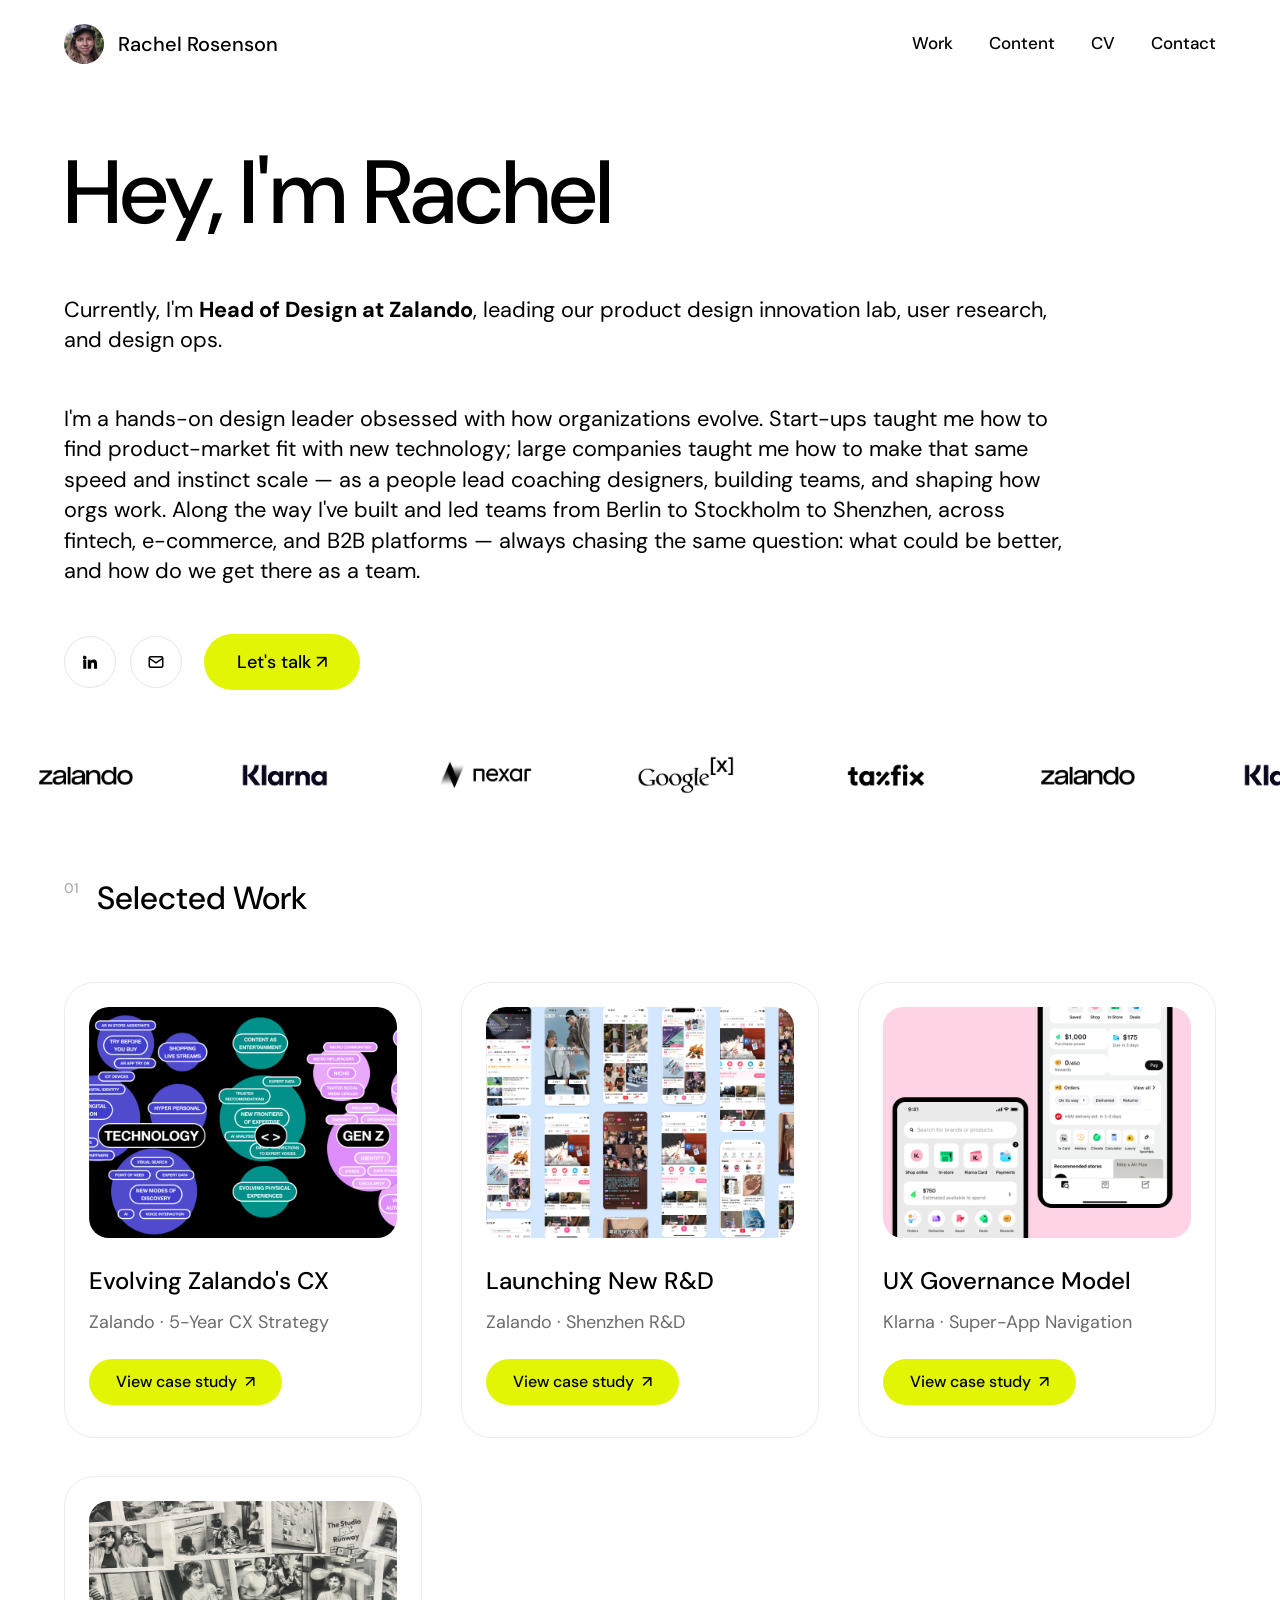
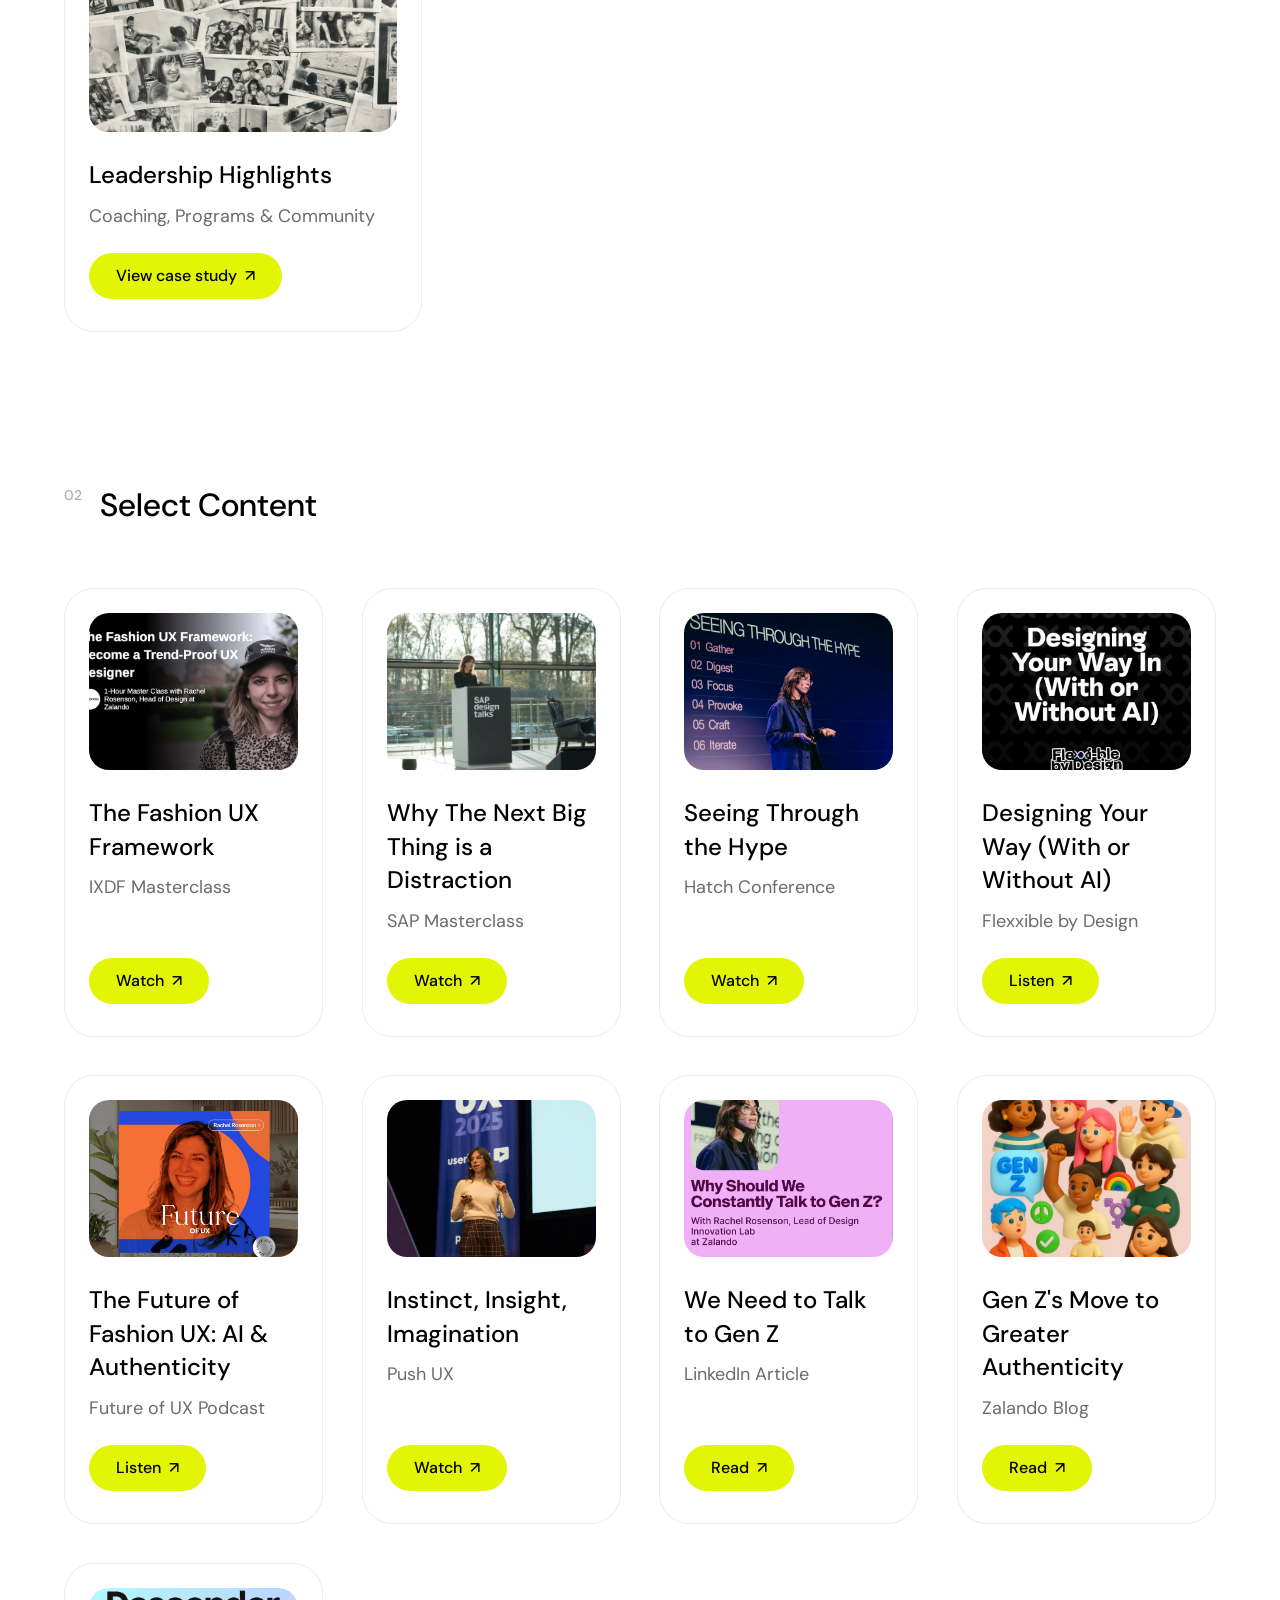
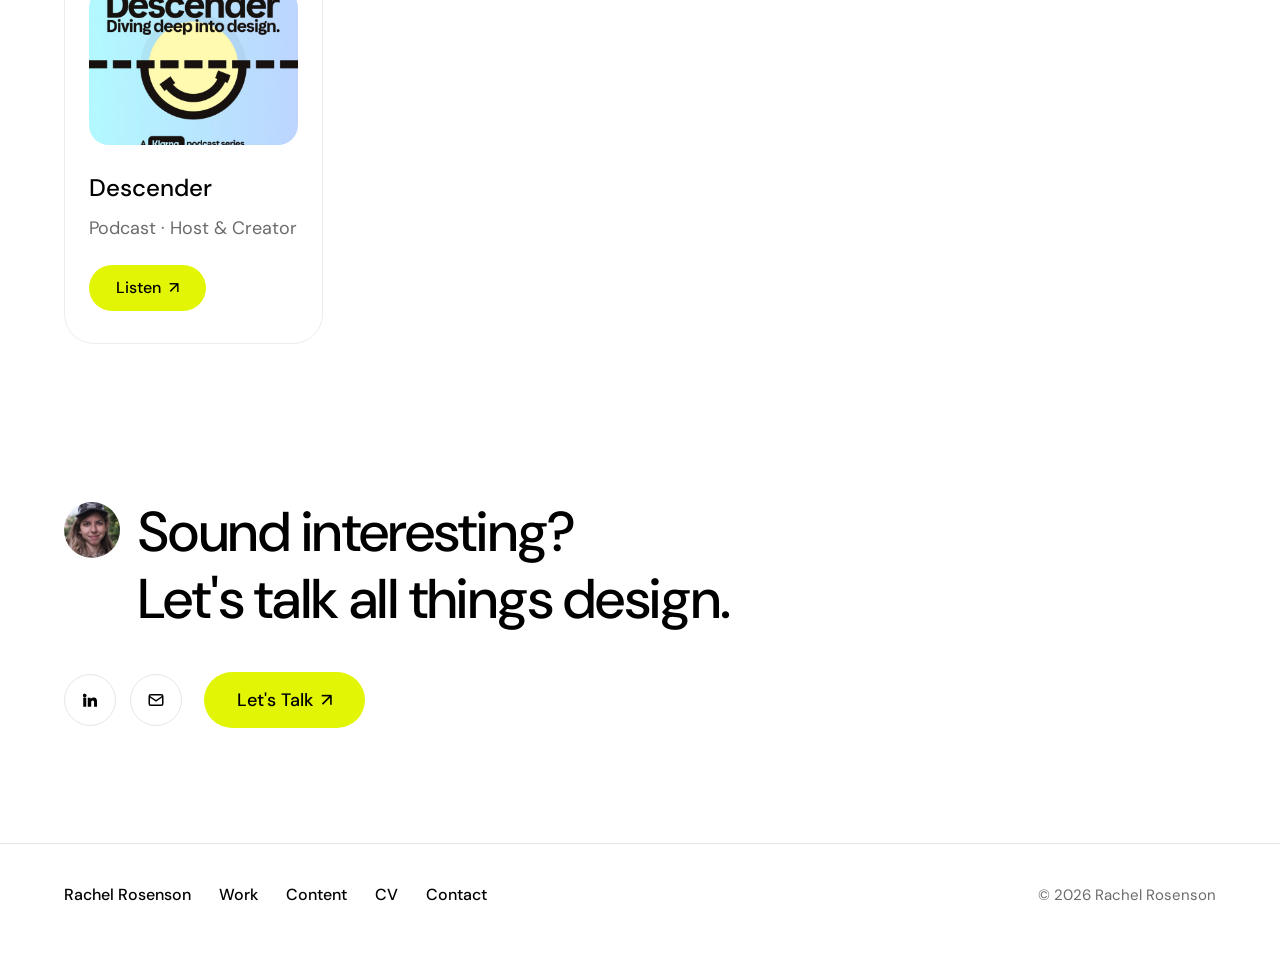
==== commit 5f96b7de: "Overhaul Launching New R&D and UX Governance case studies Launching New R&D: - Restructured into ded" ====
--- a/index.html
+++ b/index.html
@@ -100,14 +100,14 @@
       <div class="cards">
         <article class="card">
           <a class="card__media" href="case-studies/strategic-foresight.html" style="background-image: url('assets/casestudyimages/stratategic-foresight-cover@2x.png');"></a>
-          <h3 class="card__title">Strategic Foresight</h3>
+          <h3 class="card__title">Evolving Zalando's CX</h3>
           <p class="card__sub">Zalando · 5-Year CX Strategy</p>
           <a class="btn btn--primary btn--sm" href="case-studies/strategic-foresight.html">View case study <span class="btn__arrow" aria-hidden="true">↗</span></a>
         </article>
 
         <article class="card">
           <a class="card__media" href="case-studies/operational-scaling.html" style="background-image: url('assets/casestudyimages/operational-cover@2x.png');"></a>
-          <h3 class="card__title">Operational Scaling</h3>
+          <h3 class="card__title">Launching New R&amp;D</h3>
           <p class="card__sub">Zalando · Shenzhen R&amp;D</p>
           <a class="btn btn--primary btn--sm" href="case-studies/operational-scaling.html">View case study <span class="btn__arrow" aria-hidden="true">↗</span></a>
         </article>
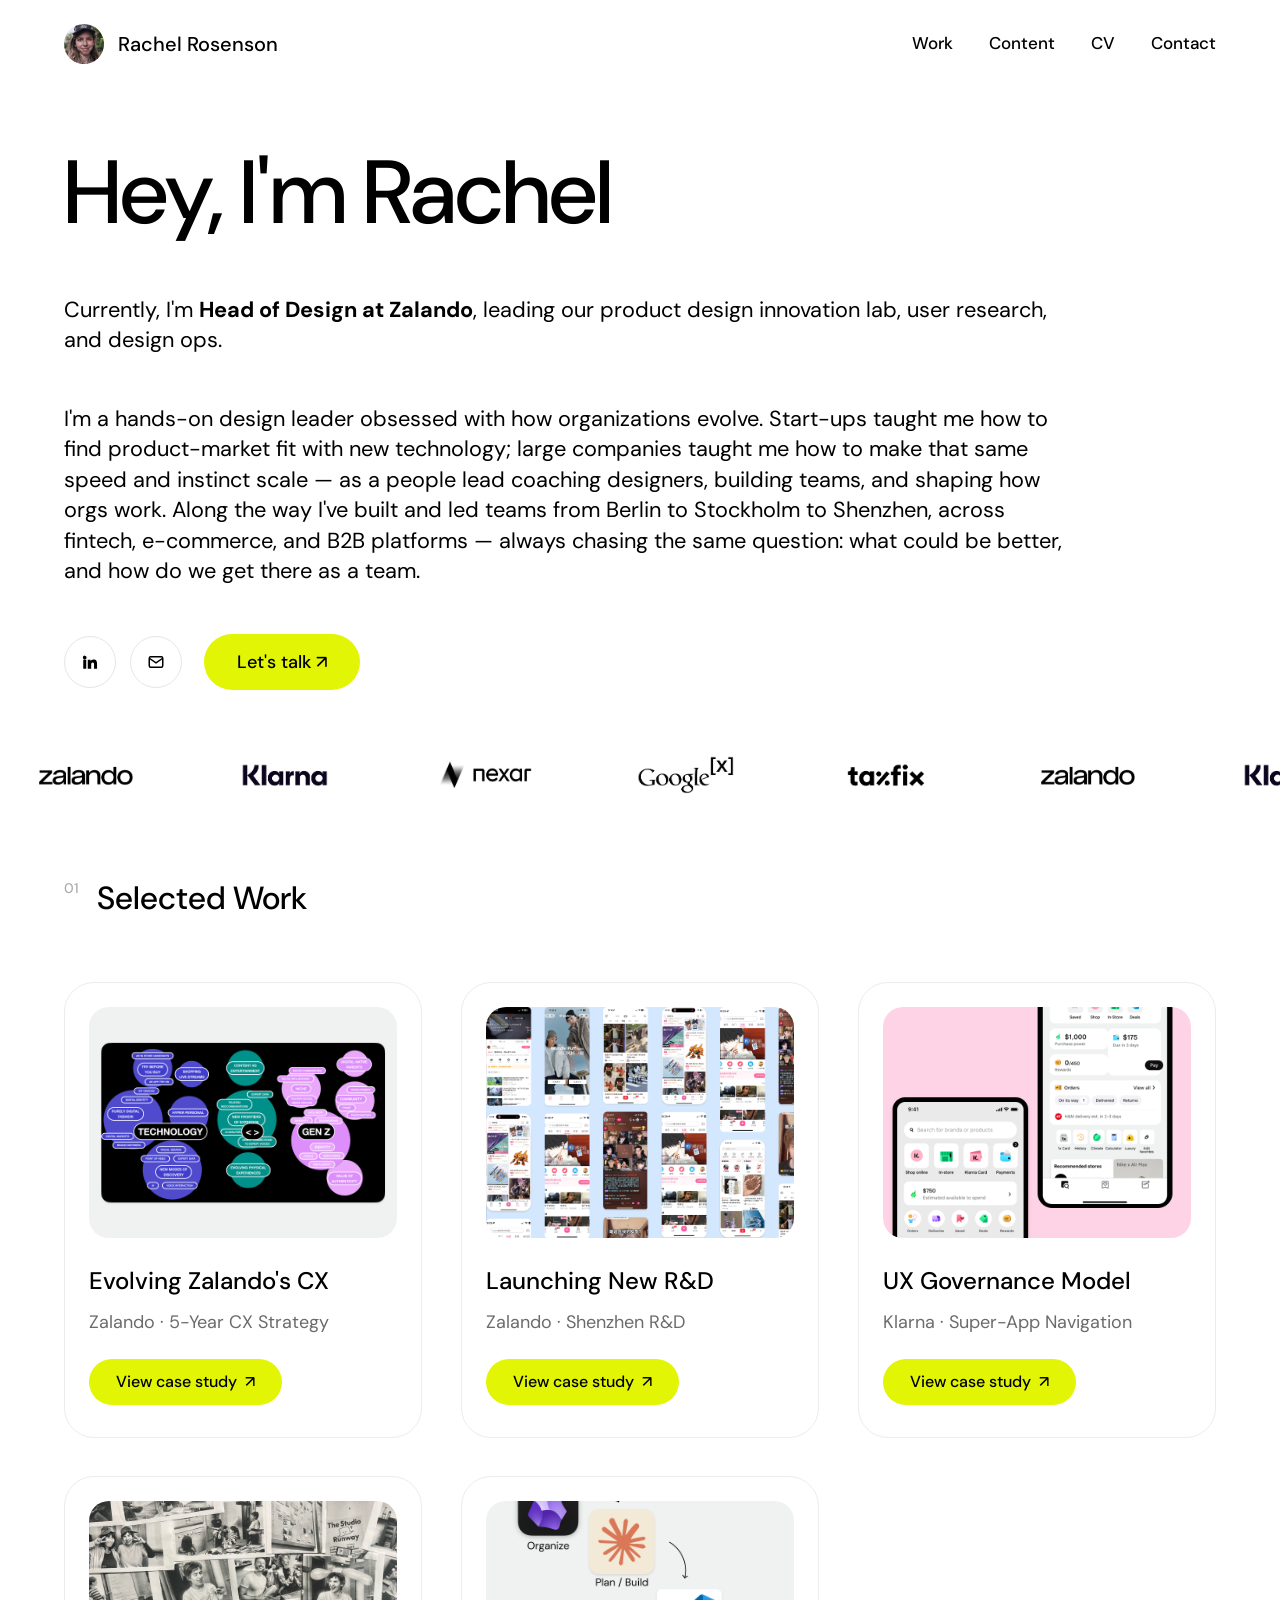
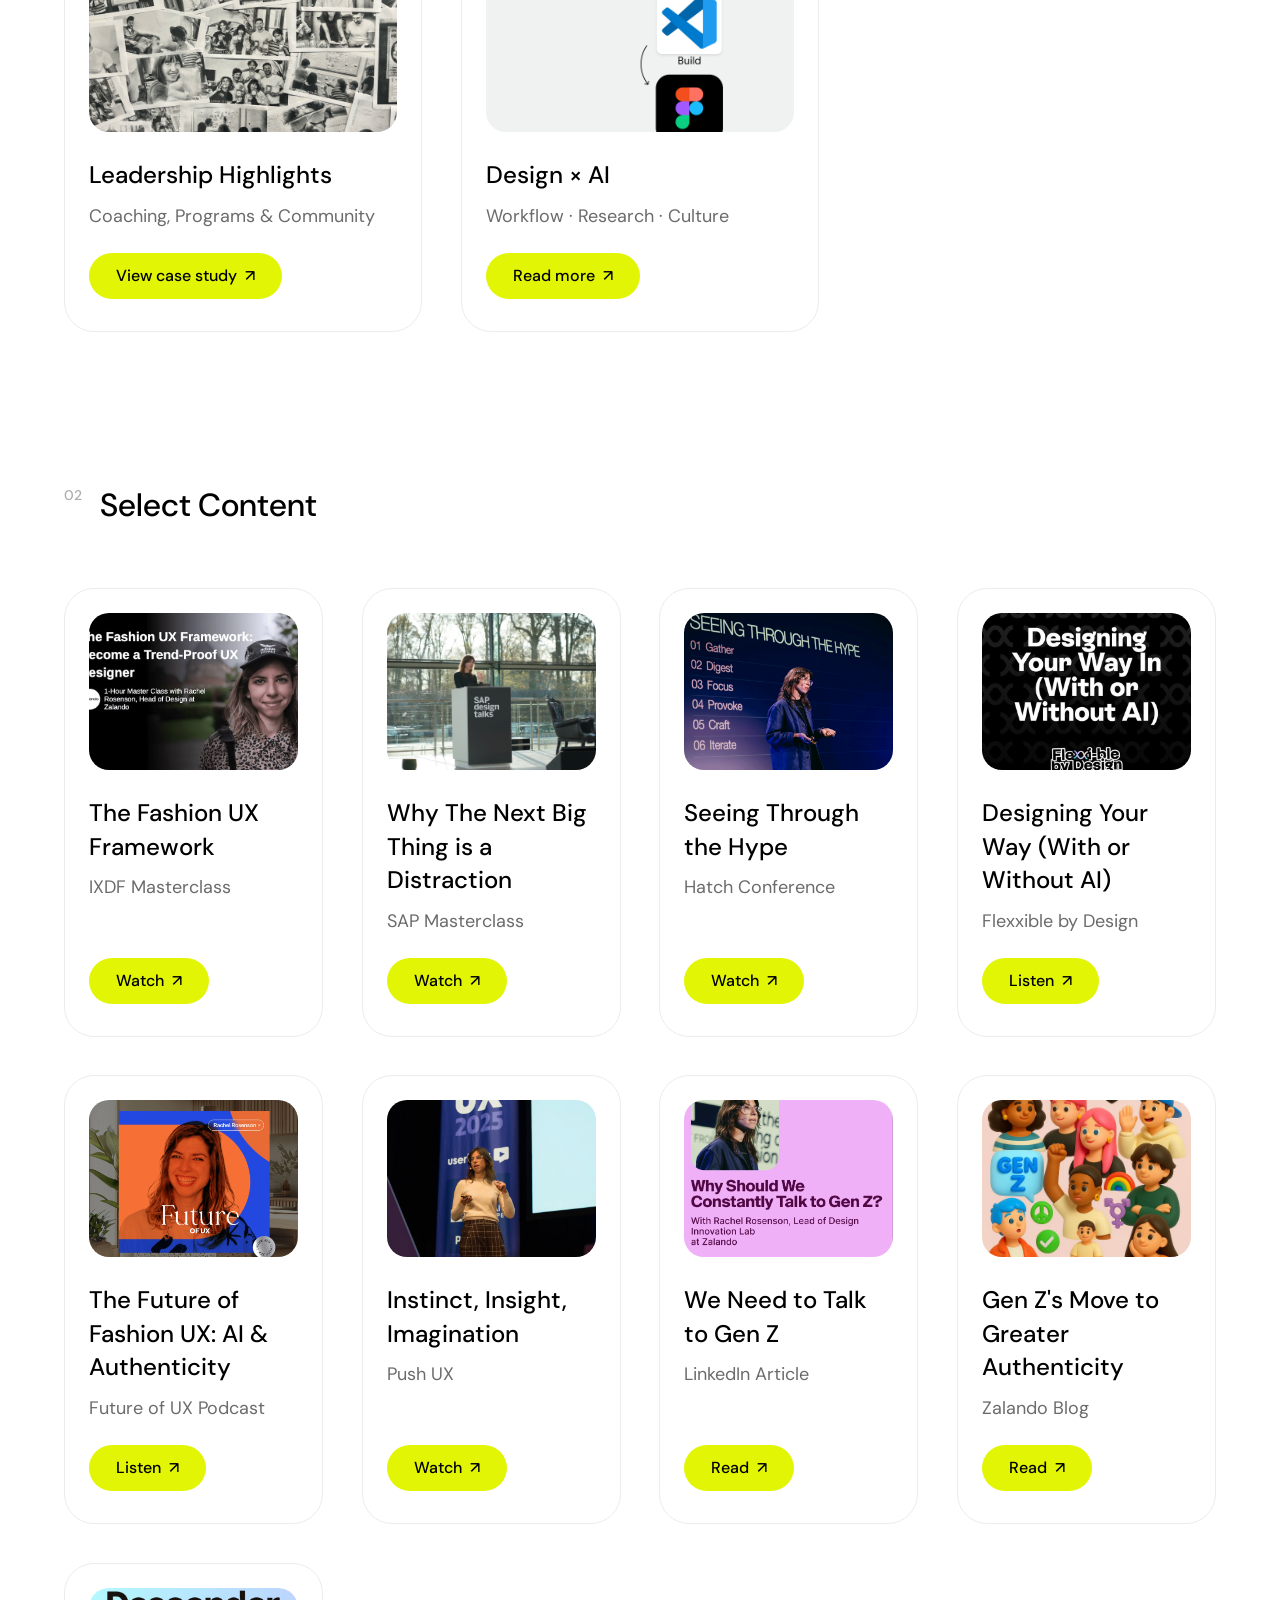
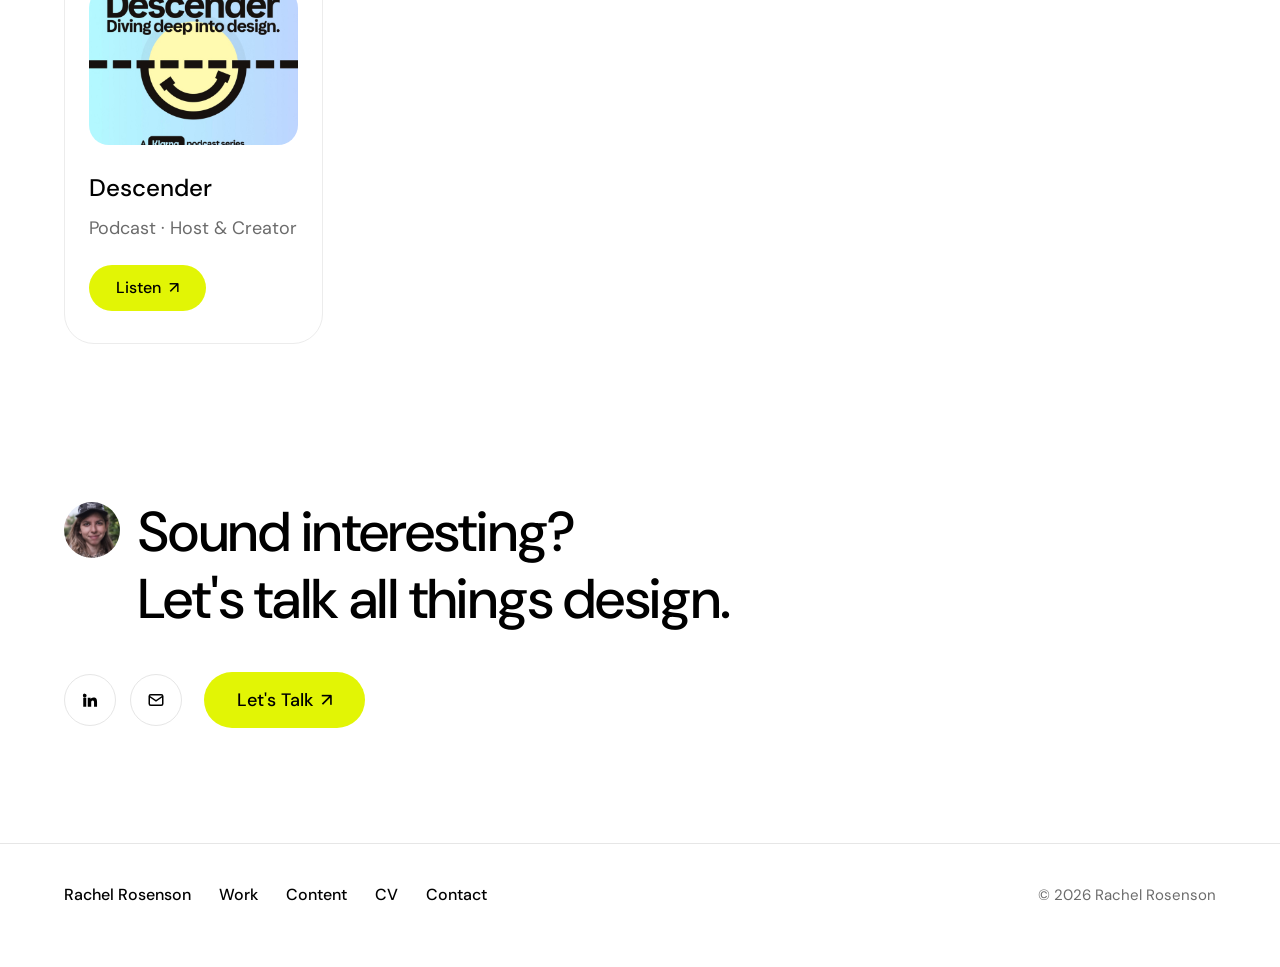
==== commit 11b0e0cf: "Add Design x AI card to homepage work section Co-Authored-By: Claude Sonnet 4.6 <noreply@anthropic.c" ====
--- a/index.html
+++ b/index.html
@@ -126,6 +126,13 @@
           <a class="btn btn--primary btn--sm" href="case-studies/leadership-highlights.html">View case study <span class="btn__arrow" aria-hidden="true">↗</span></a>
         </article>
 
+        <article class="card">
+          <a class="card__media" href="case-studies/design-x-ai.html" style="background-image: url('assets/casestudyimages/aicasestudy/02building.png');"></a>
+          <h3 class="card__title">Design × AI</h3>
+          <p class="card__sub">Workflow · Research · Culture</p>
+          <a class="btn btn--primary btn--sm" href="case-studies/design-x-ai.html">Read more <span class="btn__arrow" aria-hidden="true">↗</span></a>
+        </article>
+
       </div>
     </section>
 
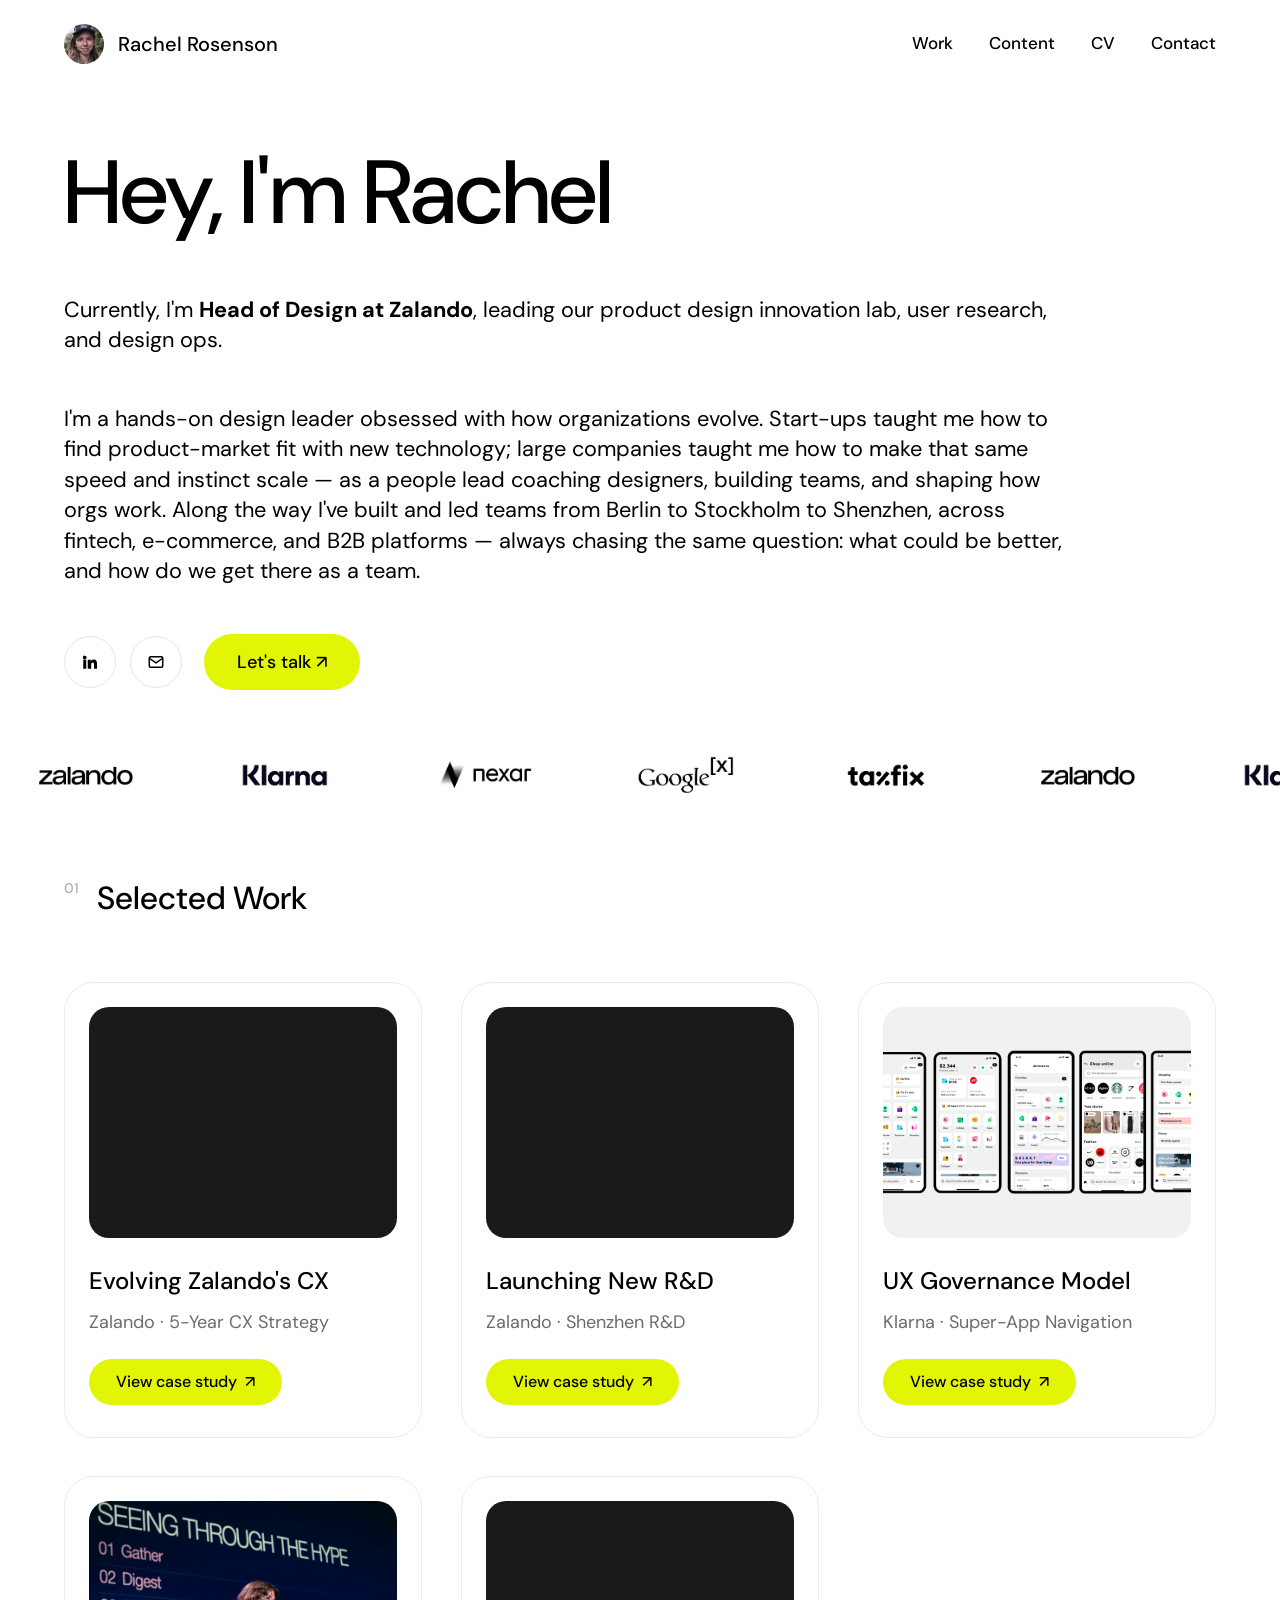
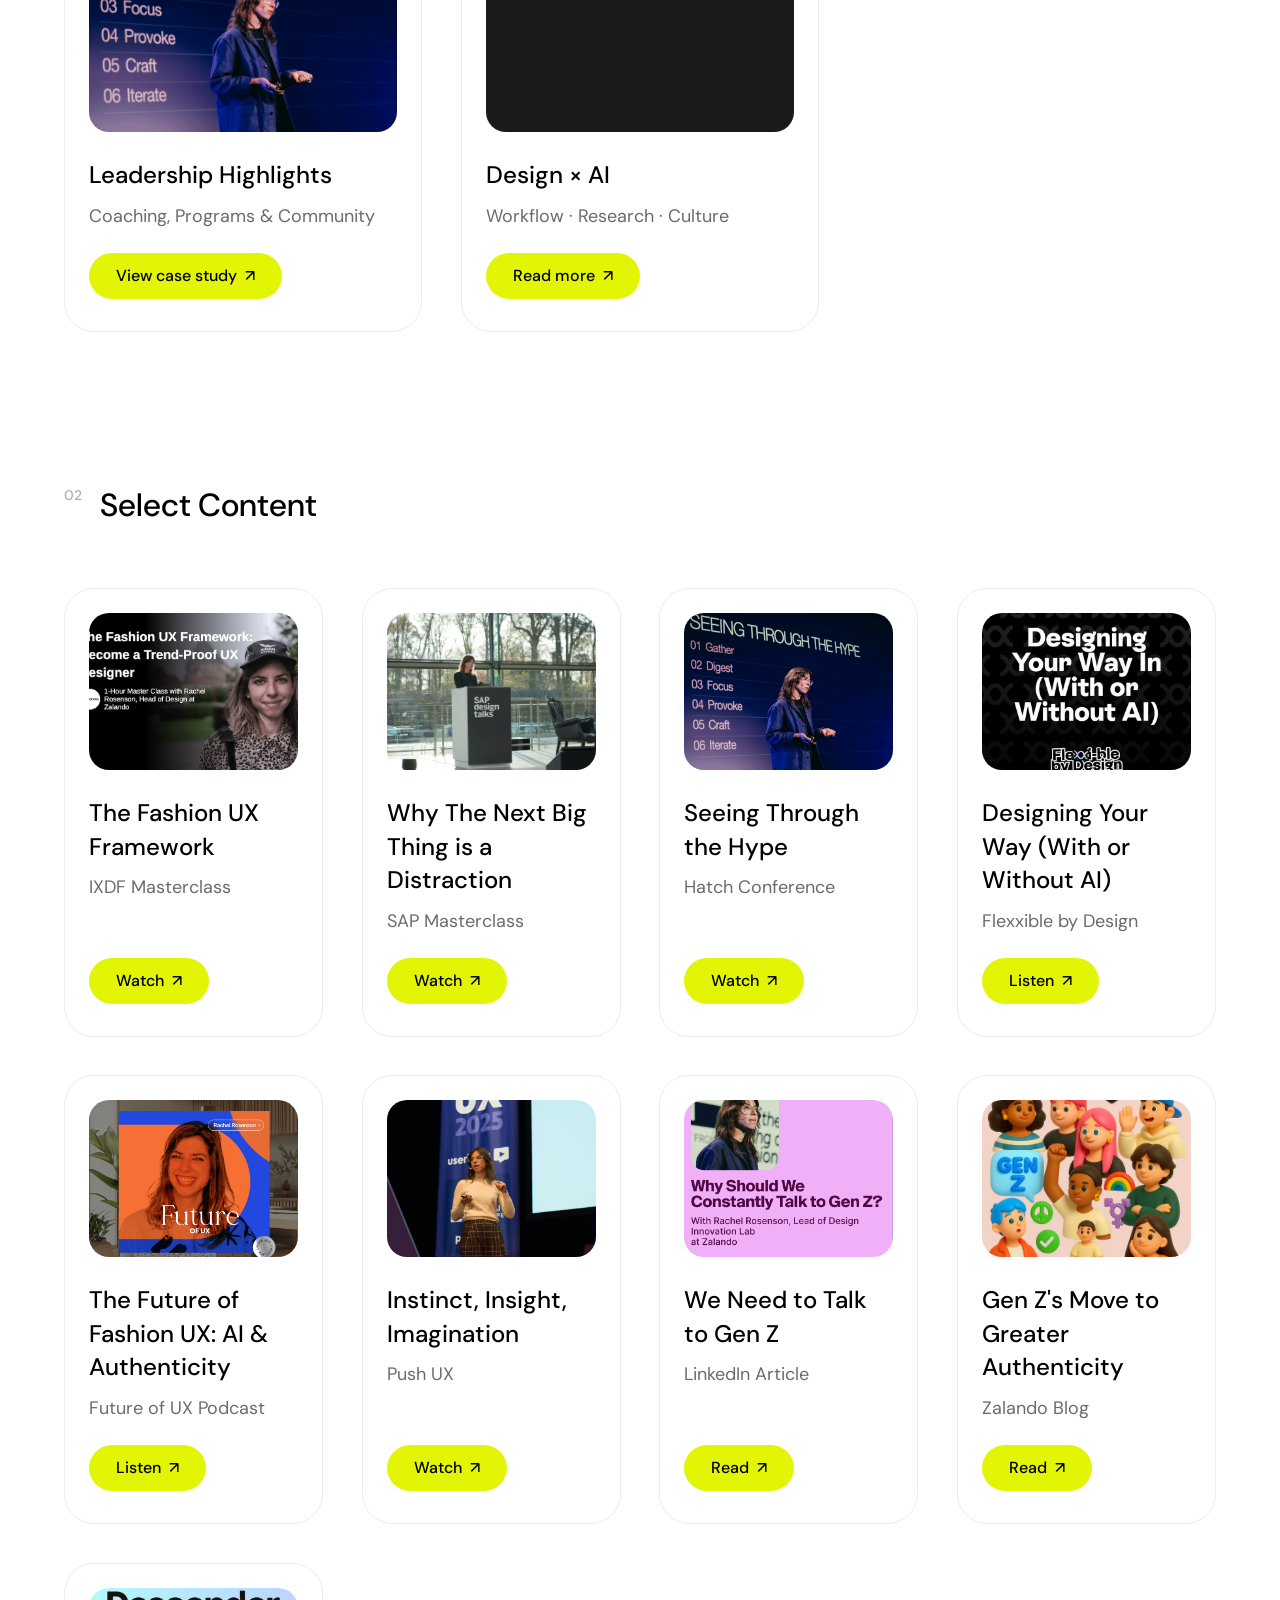
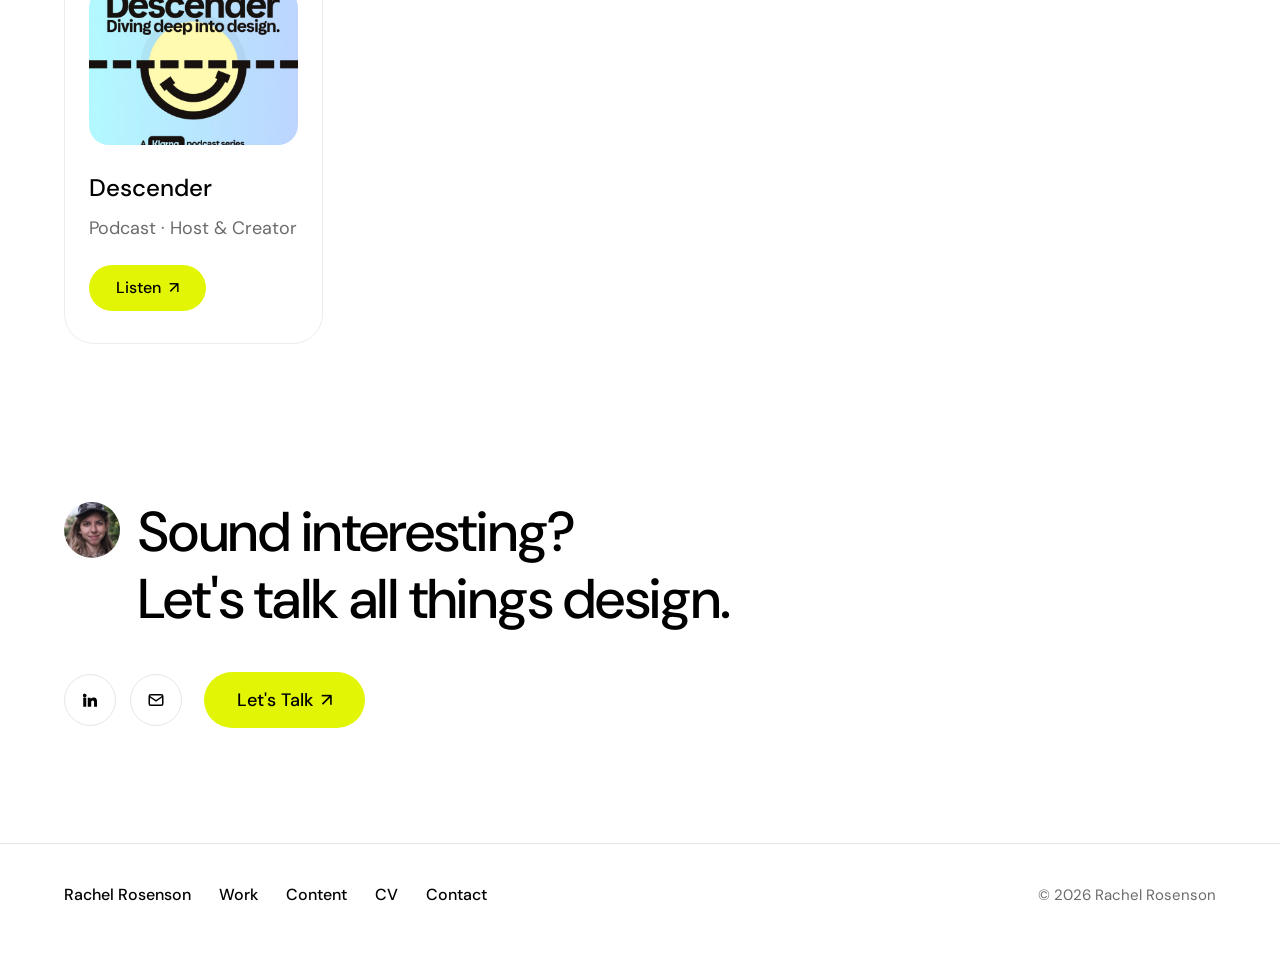
==== commit fa827fbc: "Update all homepage work card cover images Co-Authored-By: Claude Sonnet 4.6 <noreply@anthropic.com>" ====
--- a/index.html
+++ b/index.html
@@ -99,35 +99,35 @@
 
       <div class="cards">
         <article class="card">
-          <a class="card__media" href="case-studies/strategic-foresight.html" style="background-image: url('assets/casestudyimages/stratategic-foresight-cover@2x.png');"></a>
+          <a class="card__media" href="case-studies/strategic-foresight.html" style="background-image: url('assets/casestudyimages/cxvisioncover.gif');"></a>
           <h3 class="card__title">Evolving Zalando's CX</h3>
           <p class="card__sub">Zalando · 5-Year CX Strategy</p>
           <a class="btn btn--primary btn--sm" href="case-studies/strategic-foresight.html">View case study <span class="btn__arrow" aria-hidden="true">↗</span></a>
         </article>
 
         <article class="card">
-          <a class="card__media" href="case-studies/operational-scaling.html" style="background-image: url('assets/casestudyimages/operational-cover@2x.png');"></a>
+          <a class="card__media" href="case-studies/operational-scaling.html" style="background-image: url('assets/casestudyimages/livestreamcoverimg.png');"></a>
           <h3 class="card__title">Launching New R&amp;D</h3>
           <p class="card__sub">Zalando · Shenzhen R&amp;D</p>
           <a class="btn btn--primary btn--sm" href="case-studies/operational-scaling.html">View case study <span class="btn__arrow" aria-hidden="true">↗</span></a>
         </article>
 
         <article class="card">
-          <a class="card__media" href="case-studies/ux-governance.html" style="background-image: url('assets/casestudyimages/governance-model-cover@2x.png');"></a>
+          <a class="card__media" href="case-studies/ux-governance.html" style="background-image: url('assets/casestudyimages/klarnacoverart.png');"></a>
           <h3 class="card__title">UX Governance Model</h3>
           <p class="card__sub">Klarna · Super-App Navigation</p>
           <a class="btn btn--primary btn--sm" href="case-studies/ux-governance.html">View case study <span class="btn__arrow" aria-hidden="true">↗</span></a>
         </article>
 
         <article class="card">
-          <a class="card__media" href="case-studies/leadership-highlights.html" style="background-image: url('assets/casestudyimages/leadership-cover@2x.png');"></a>
+          <a class="card__media" href="case-studies/leadership-highlights.html" style="background-image: url('assets/images/hatch.webp');"></a>
           <h3 class="card__title">Leadership Highlights</h3>
           <p class="card__sub">Coaching, Programs &amp; Community</p>
           <a class="btn btn--primary btn--sm" href="case-studies/leadership-highlights.html">View case study <span class="btn__arrow" aria-hidden="true">↗</span></a>
         </article>
 
         <article class="card">
-          <a class="card__media" href="case-studies/design-x-ai.html" style="background-image: url('assets/casestudyimages/aicasestudy/02building.png');"></a>
+          <a class="card__media" href="case-studies/design-x-ai.html" style="background-image: url('assets/casestudyimages/aidesigncover.gif');"></a>
           <h3 class="card__title">Design × AI</h3>
           <p class="card__sub">Workflow · Research · Culture</p>
           <a class="btn btn--primary btn--sm" href="case-studies/design-x-ai.html">Read more <span class="btn__arrow" aria-hidden="true">↗</span></a>
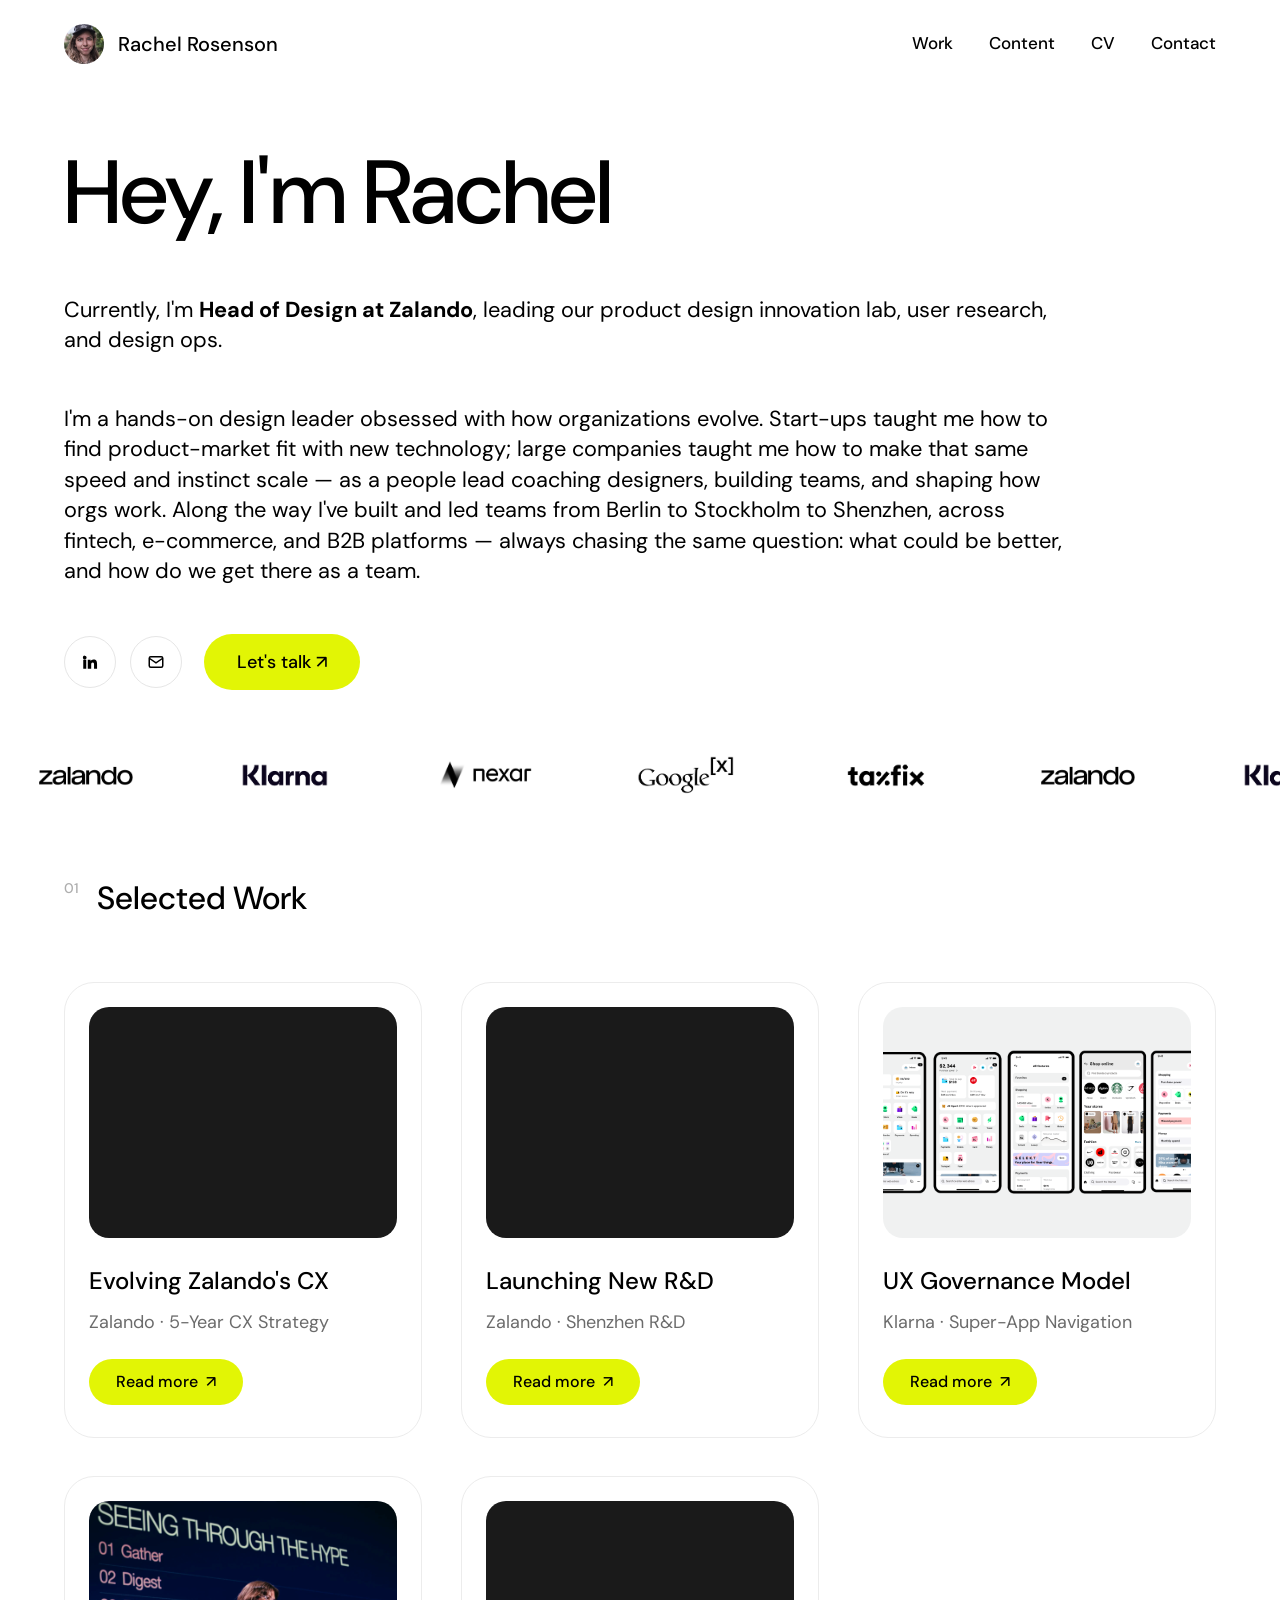
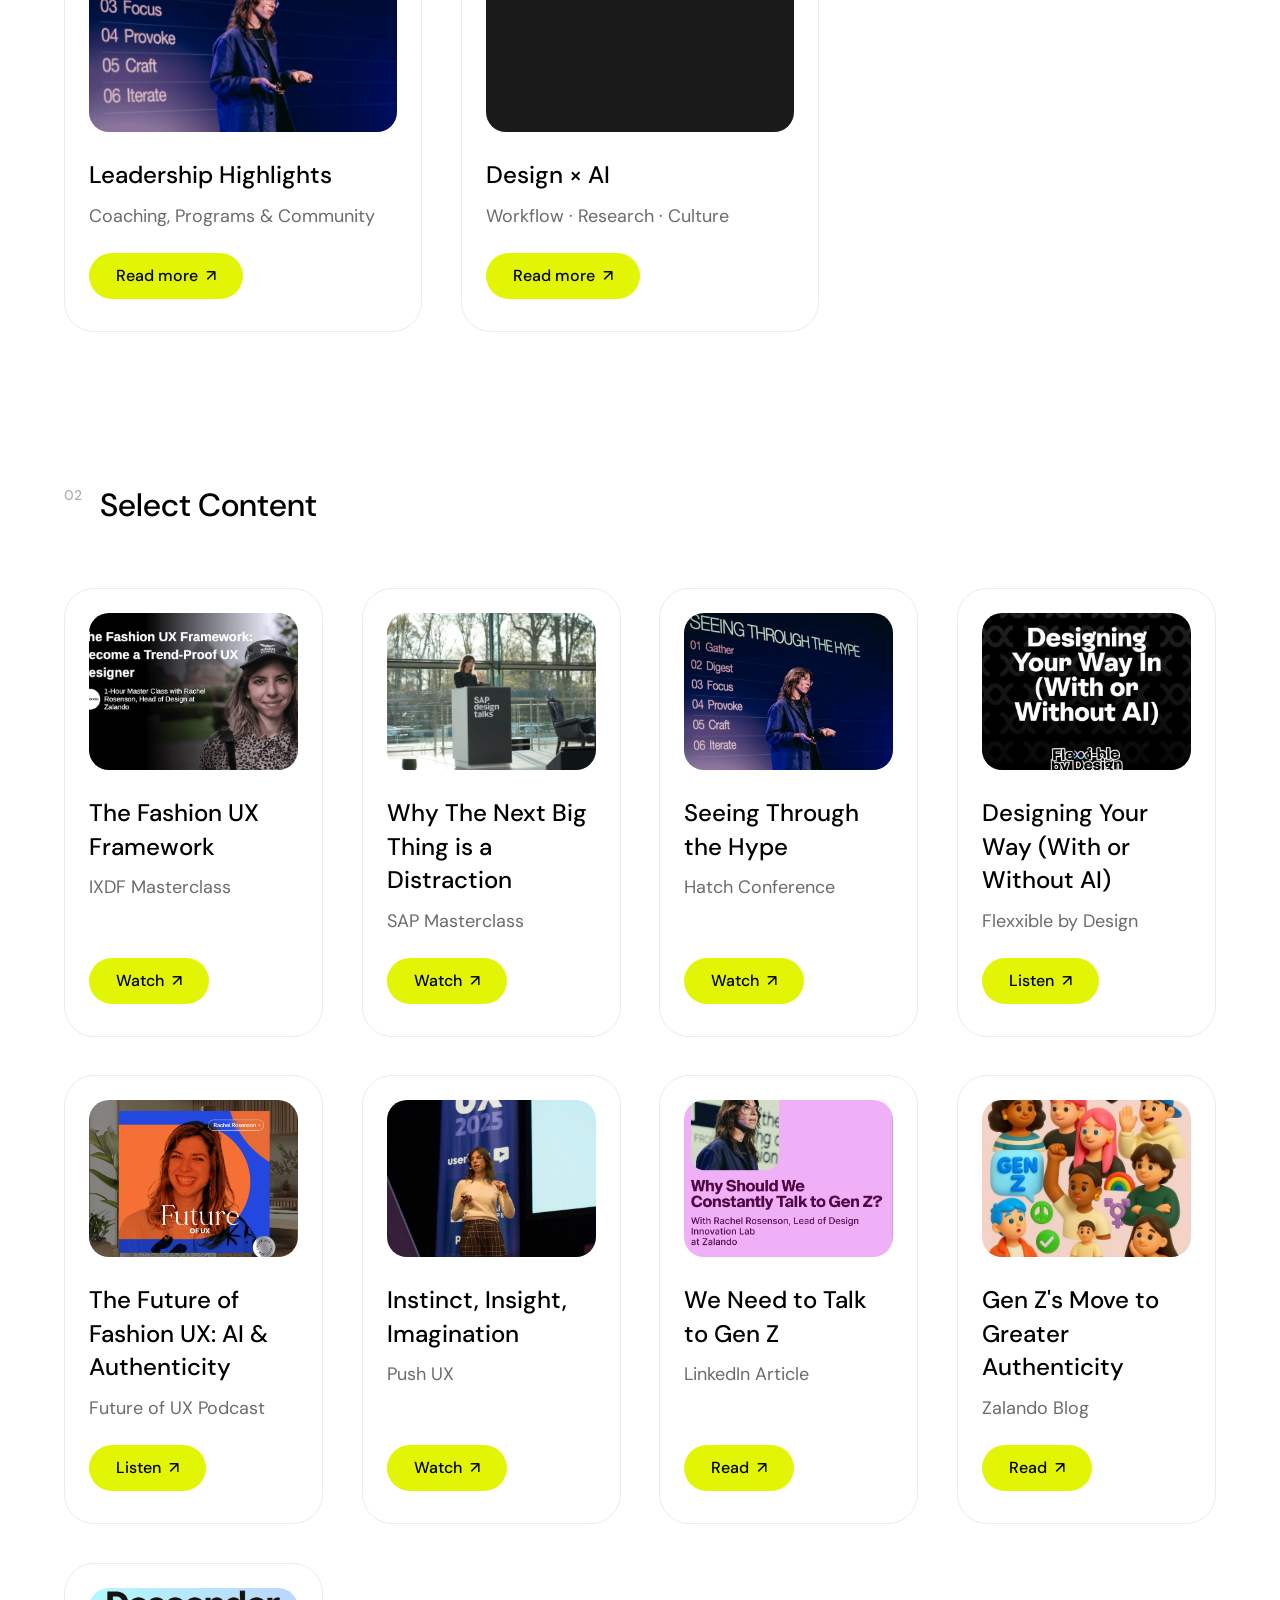
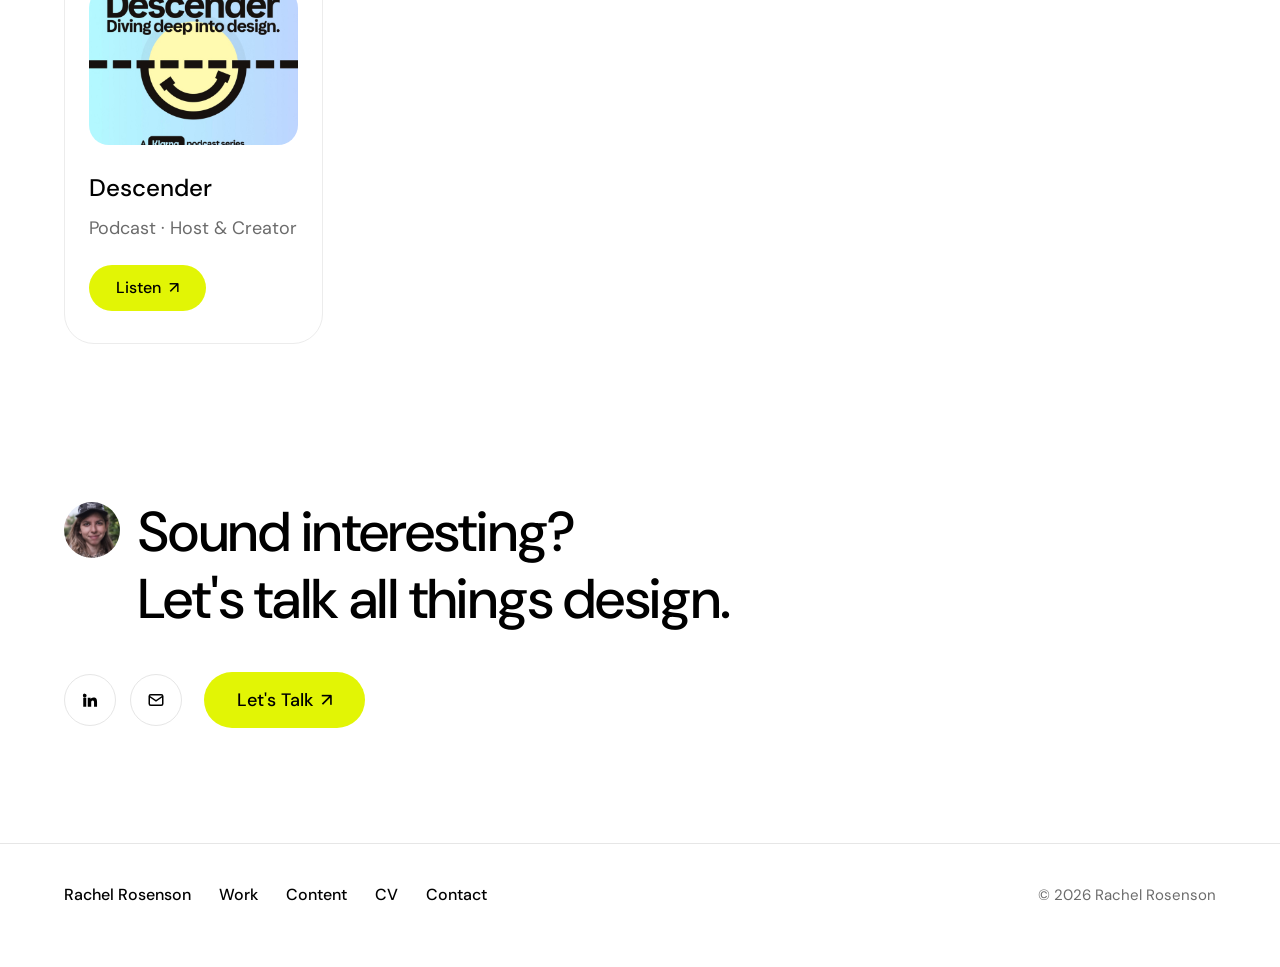
==== commit 1fb8beb5: "Update case study card buttons to 'Read more' Co-Authored-By: Claude Sonnet 4.6 <noreply@anthropic.c" ====
--- a/index.html
+++ b/index.html
@@ -102,28 +102,28 @@
           <a class="card__media" href="case-studies/strategic-foresight.html" style="background-image: url('assets/casestudyimages/cxvisioncover.gif');"></a>
           <h3 class="card__title">Evolving Zalando's CX</h3>
           <p class="card__sub">Zalando · 5-Year CX Strategy</p>
-          <a class="btn btn--primary btn--sm" href="case-studies/strategic-foresight.html">View case study <span class="btn__arrow" aria-hidden="true">↗</span></a>
+          <a class="btn btn--primary btn--sm" href="case-studies/strategic-foresight.html">Read more <span class="btn__arrow" aria-hidden="true">↗</span></a>
         </article>
 
         <article class="card">
           <a class="card__media" href="case-studies/operational-scaling.html" style="background-image: url('assets/casestudyimages/livestreamcoverimg.png');"></a>
           <h3 class="card__title">Launching New R&amp;D</h3>
           <p class="card__sub">Zalando · Shenzhen R&amp;D</p>
-          <a class="btn btn--primary btn--sm" href="case-studies/operational-scaling.html">View case study <span class="btn__arrow" aria-hidden="true">↗</span></a>
+          <a class="btn btn--primary btn--sm" href="case-studies/operational-scaling.html">Read more <span class="btn__arrow" aria-hidden="true">↗</span></a>
         </article>
 
         <article class="card">
           <a class="card__media" href="case-studies/ux-governance.html" style="background-image: url('assets/casestudyimages/klarnacoverart.png');"></a>
           <h3 class="card__title">UX Governance Model</h3>
           <p class="card__sub">Klarna · Super-App Navigation</p>
-          <a class="btn btn--primary btn--sm" href="case-studies/ux-governance.html">View case study <span class="btn__arrow" aria-hidden="true">↗</span></a>
+          <a class="btn btn--primary btn--sm" href="case-studies/ux-governance.html">Read more <span class="btn__arrow" aria-hidden="true">↗</span></a>
         </article>
 
         <article class="card">
           <a class="card__media" href="case-studies/leadership-highlights.html" style="background-image: url('assets/images/hatch.webp');"></a>
           <h3 class="card__title">Leadership Highlights</h3>
           <p class="card__sub">Coaching, Programs &amp; Community</p>
-          <a class="btn btn--primary btn--sm" href="case-studies/leadership-highlights.html">View case study <span class="btn__arrow" aria-hidden="true">↗</span></a>
+          <a class="btn btn--primary btn--sm" href="case-studies/leadership-highlights.html">Read more <span class="btn__arrow" aria-hidden="true">↗</span></a>
         </article>
 
         <article class="card">
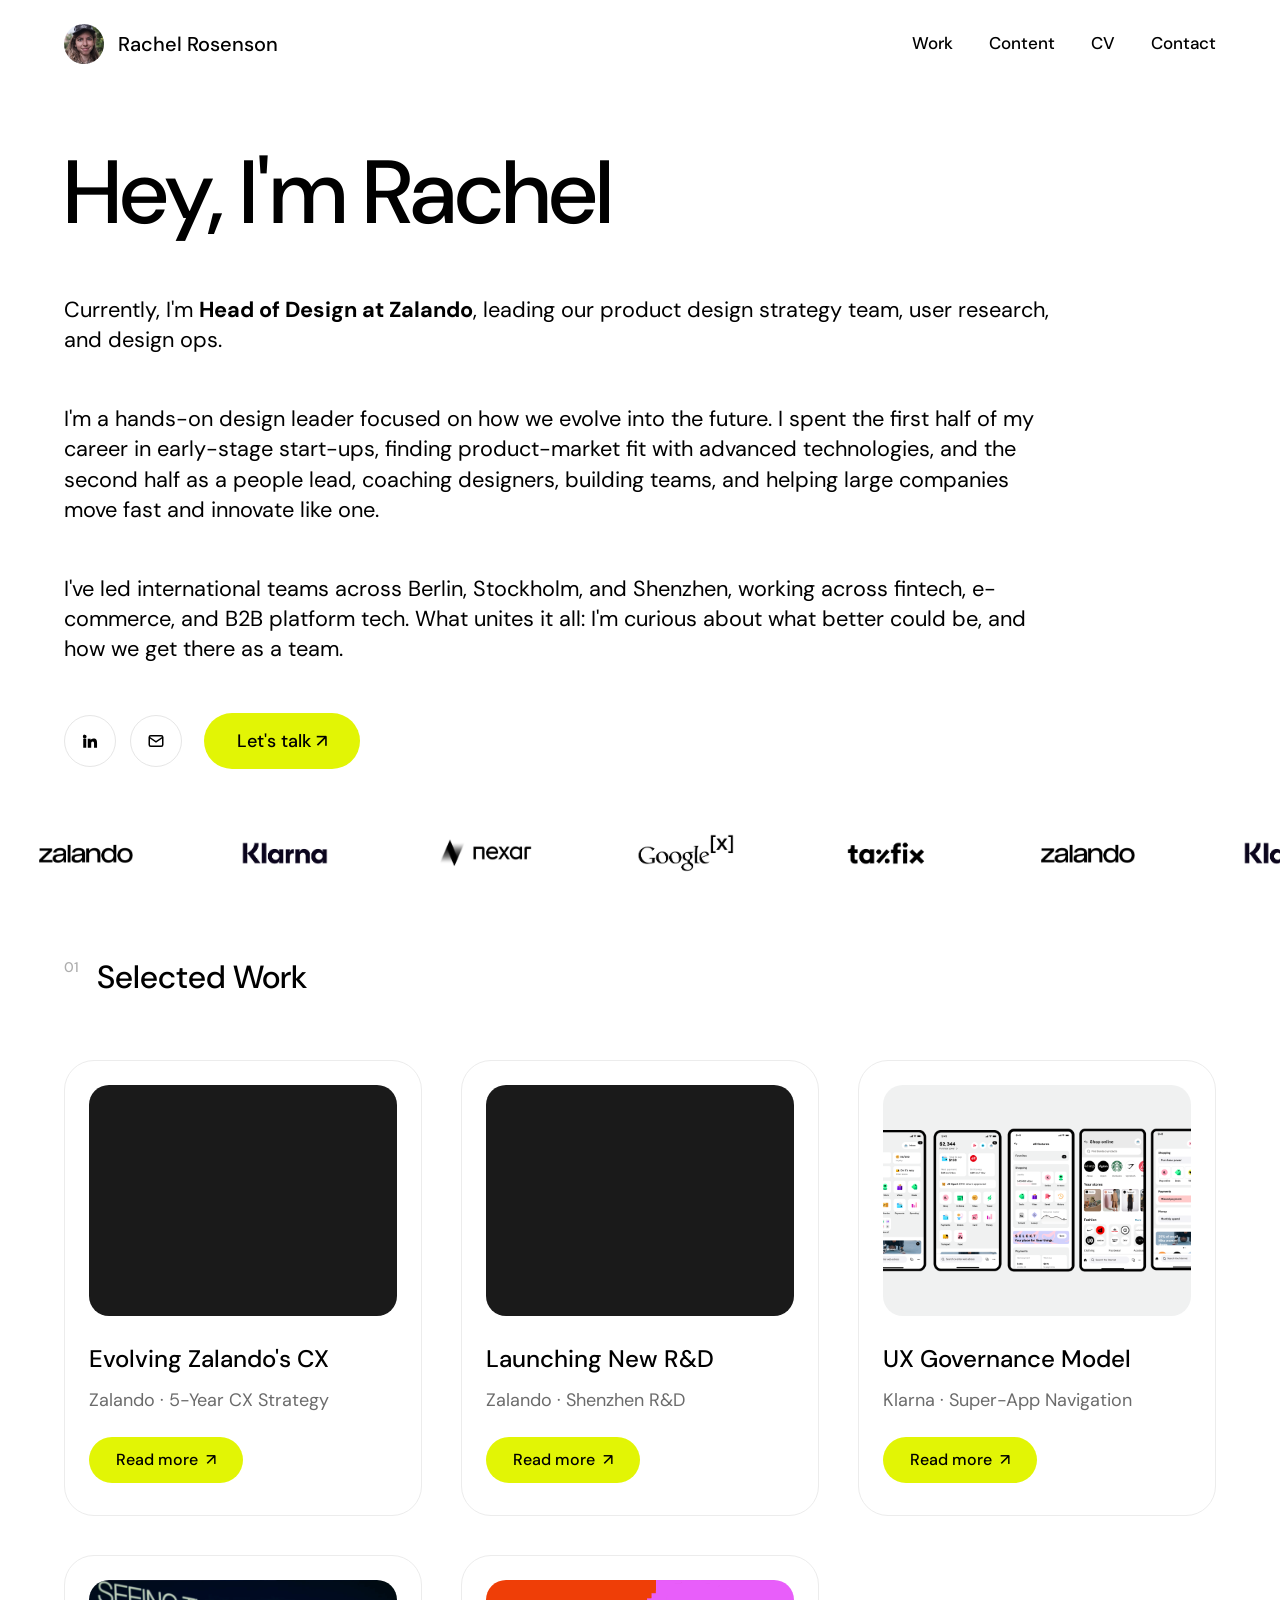
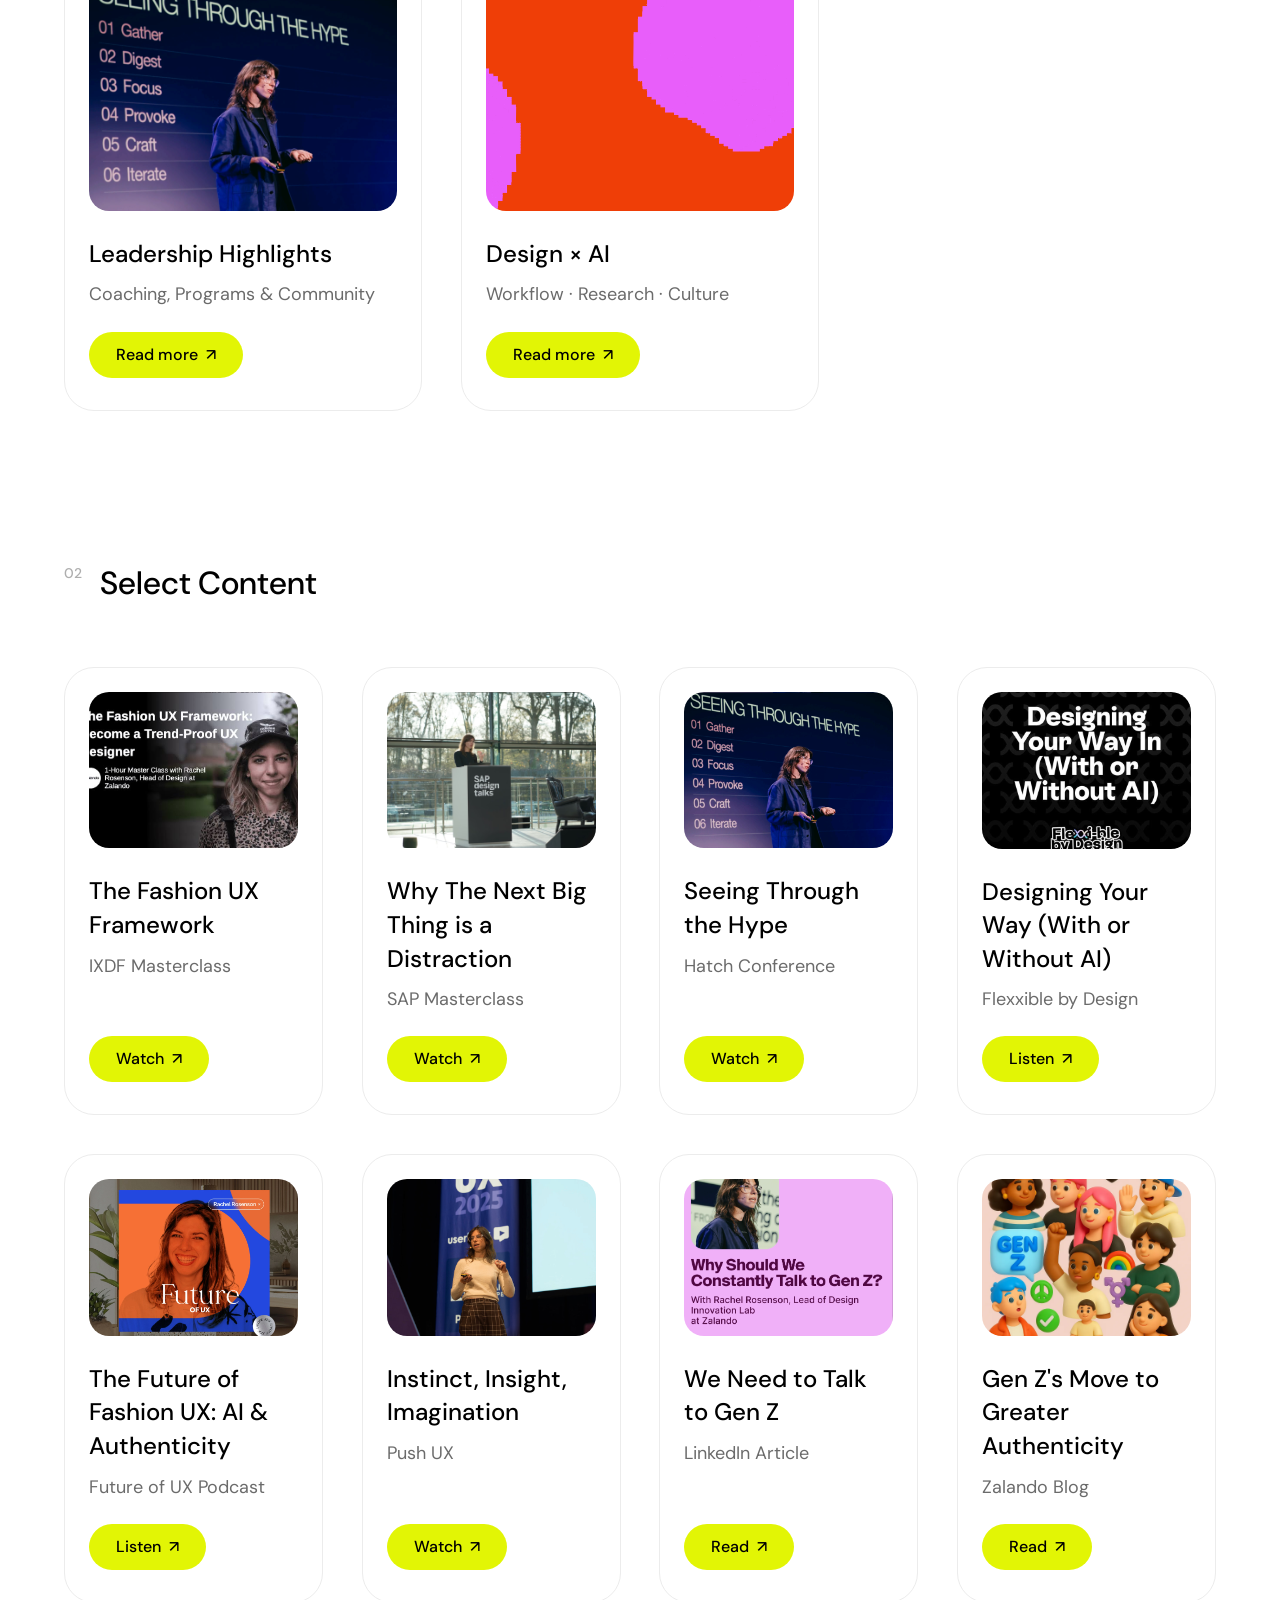
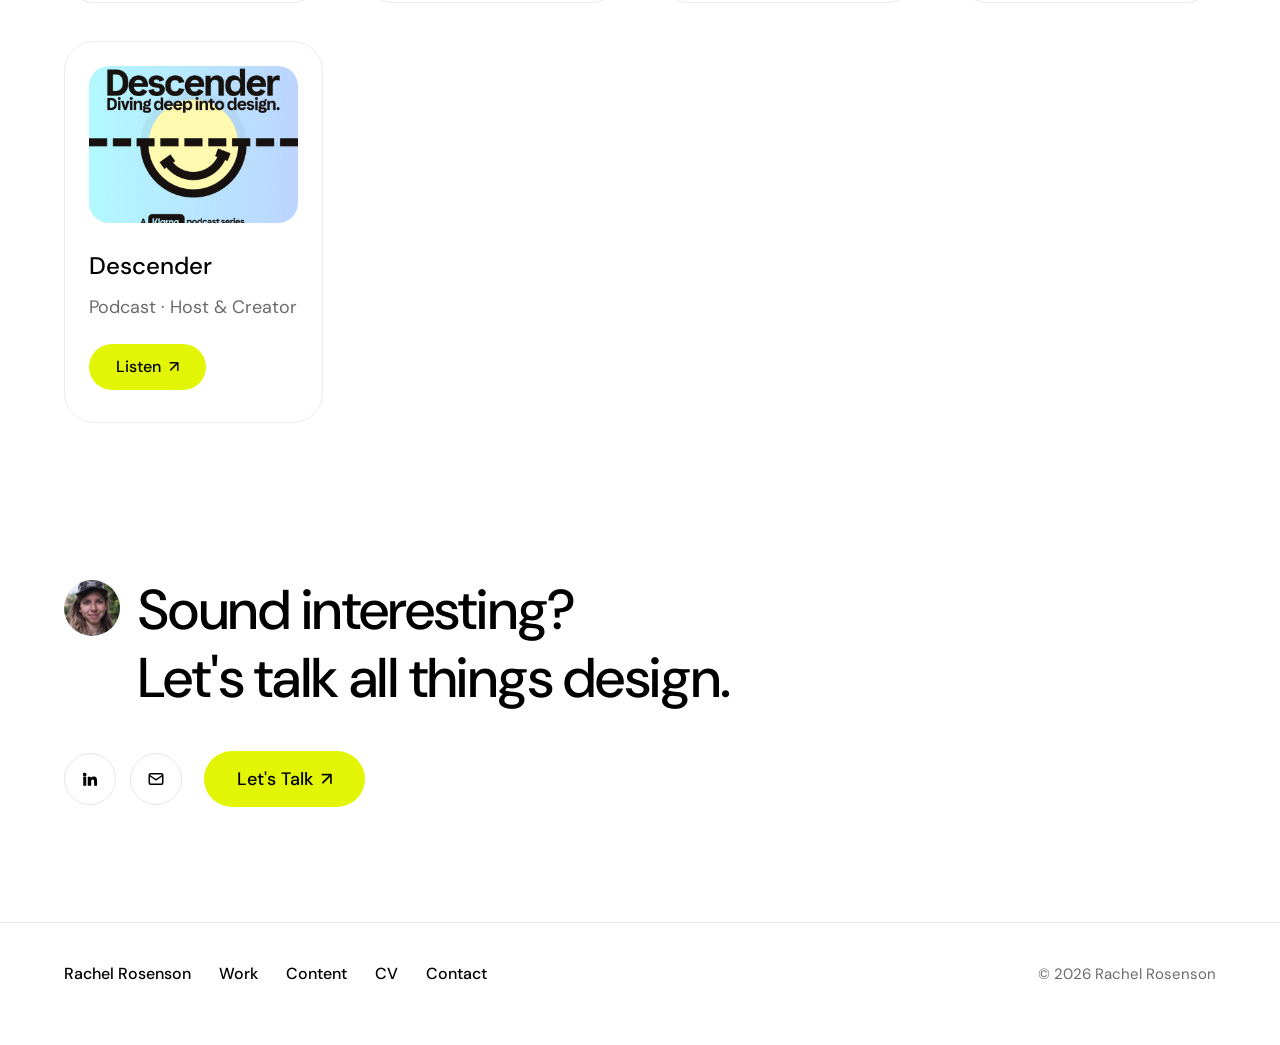
==== commit 41f955a6: "Update homepage hero intro copy Co-Authored-By: Claude Sonnet 4.6 <noreply@anthropic.com>" ====
--- a/index.html
+++ b/index.html
@@ -56,10 +56,13 @@
     <section class="hero">
       <h1 class="hero__title">Hey, I'm Rachel</h1>
       <p class="hero__intro">
-        Currently, I'm <strong>Head of Design at Zalando</strong>, leading our product design innovation lab, user research, and design ops.
+        Currently, I'm <strong>Head of Design at Zalando</strong>, leading our product design strategy team, user research, and design ops.
       </p>
       <p class="hero__intro">
-        I'm a hands-on design leader obsessed with how organizations evolve. Start-ups taught me how to find product-market fit with new technology; large companies taught me how to make that same speed and instinct scale — as a people lead coaching designers, building teams, and shaping how orgs work. Along the way I've built and led teams from Berlin to Stockholm to Shenzhen, across fintech, e-commerce, and B2B platforms — always chasing the same question: what could be better, and how do we get there as a team.
+        I'm a hands-on design leader focused on how we evolve into the future. I spent the first half of my career in early-stage start-ups, finding product-market fit with advanced technologies, and the second half as a people lead, coaching designers, building teams, and helping large companies move fast and innovate like one.
+      </p>
+      <p class="hero__intro">
+        I've led international teams across Berlin, Stockholm, and Shenzhen, working across fintech, e-commerce, and B2B platform tech. What unites it all: I'm curious about what better could be, and how we get there as a team.
       </p>
 
       <div class="hero__actions">
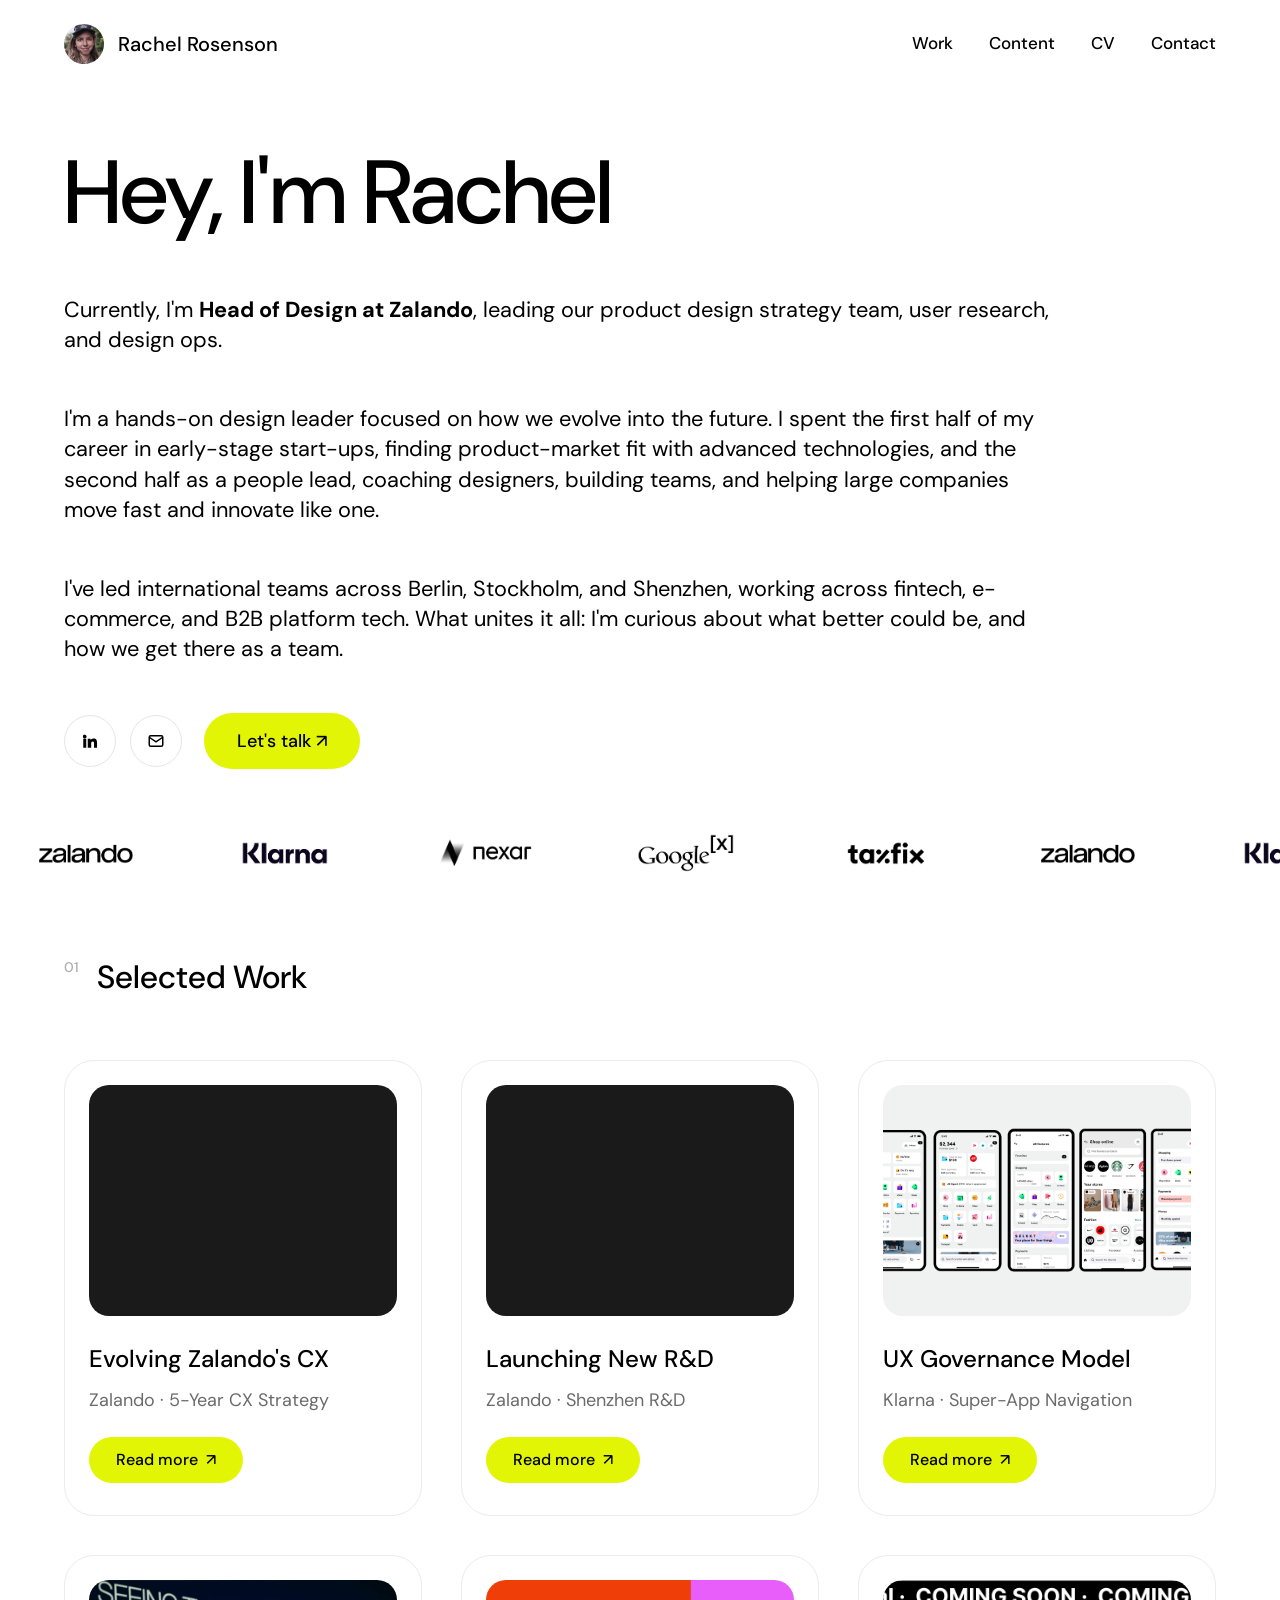
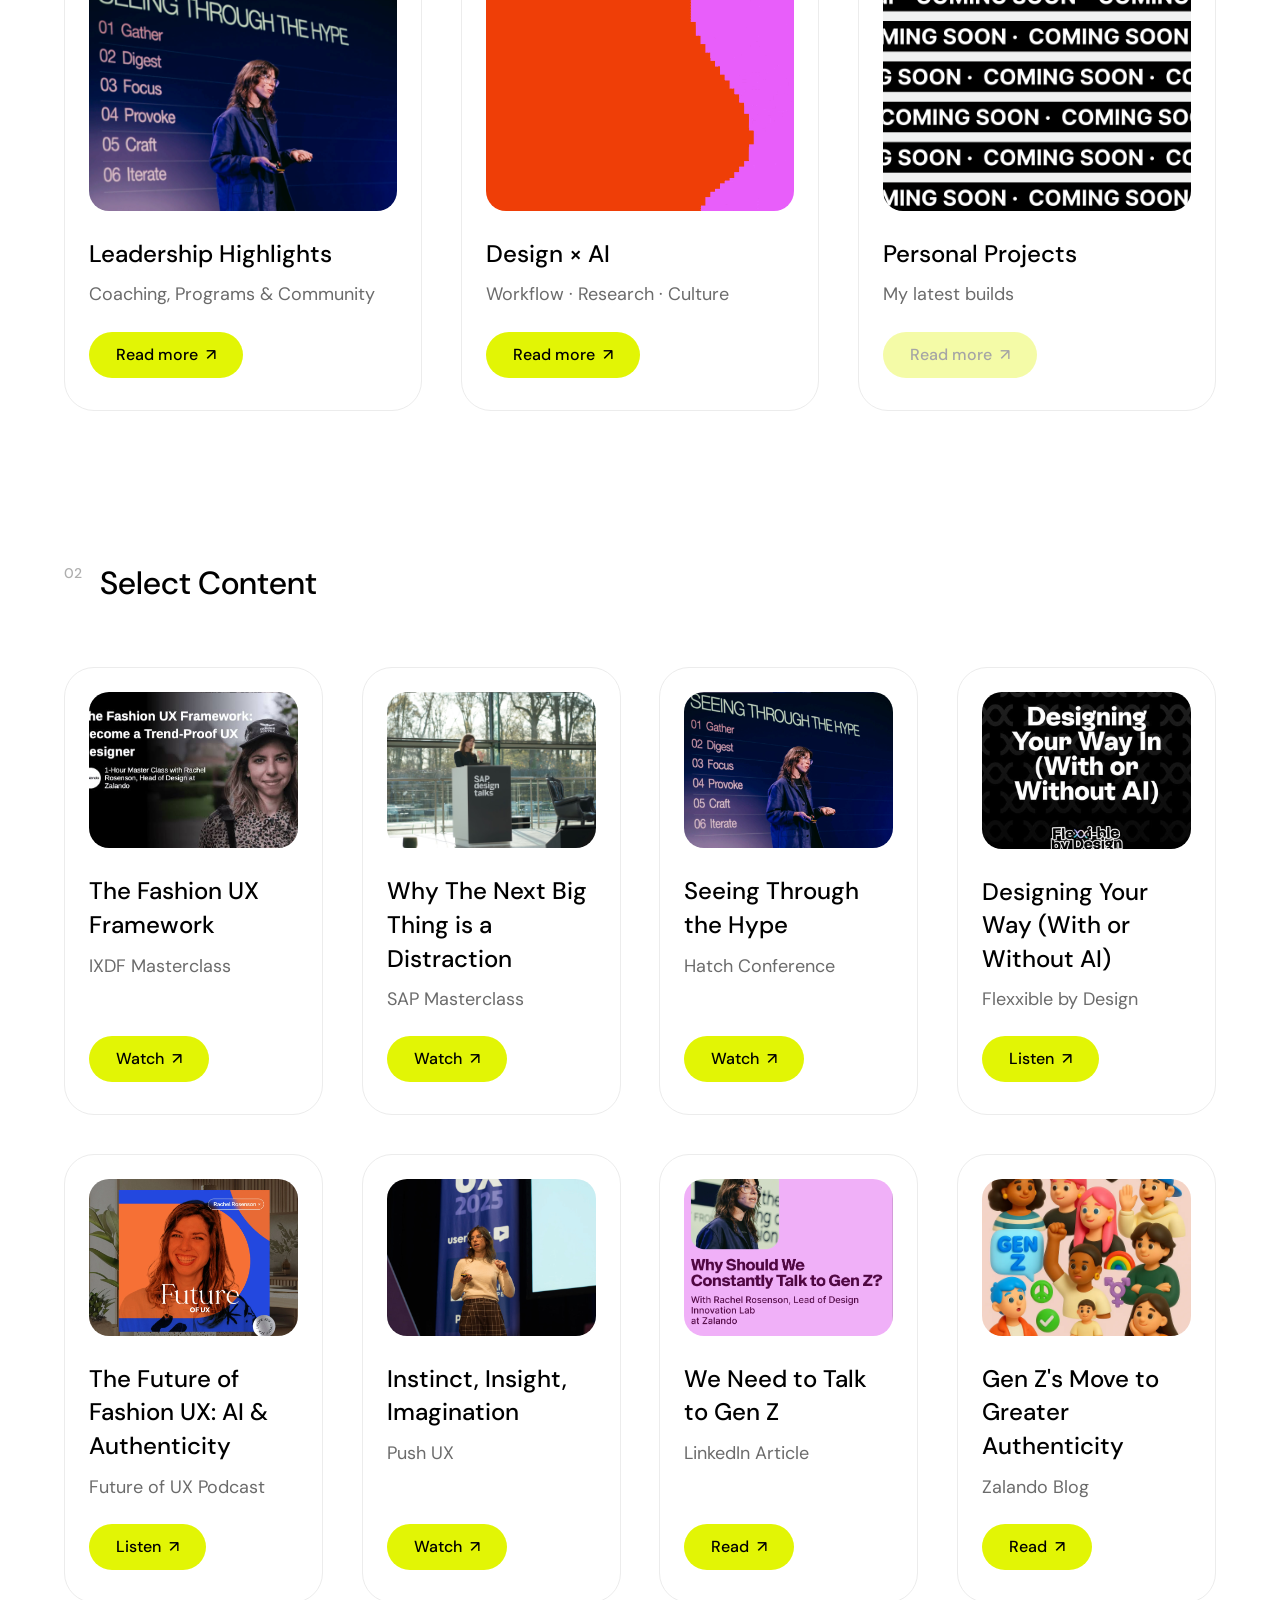
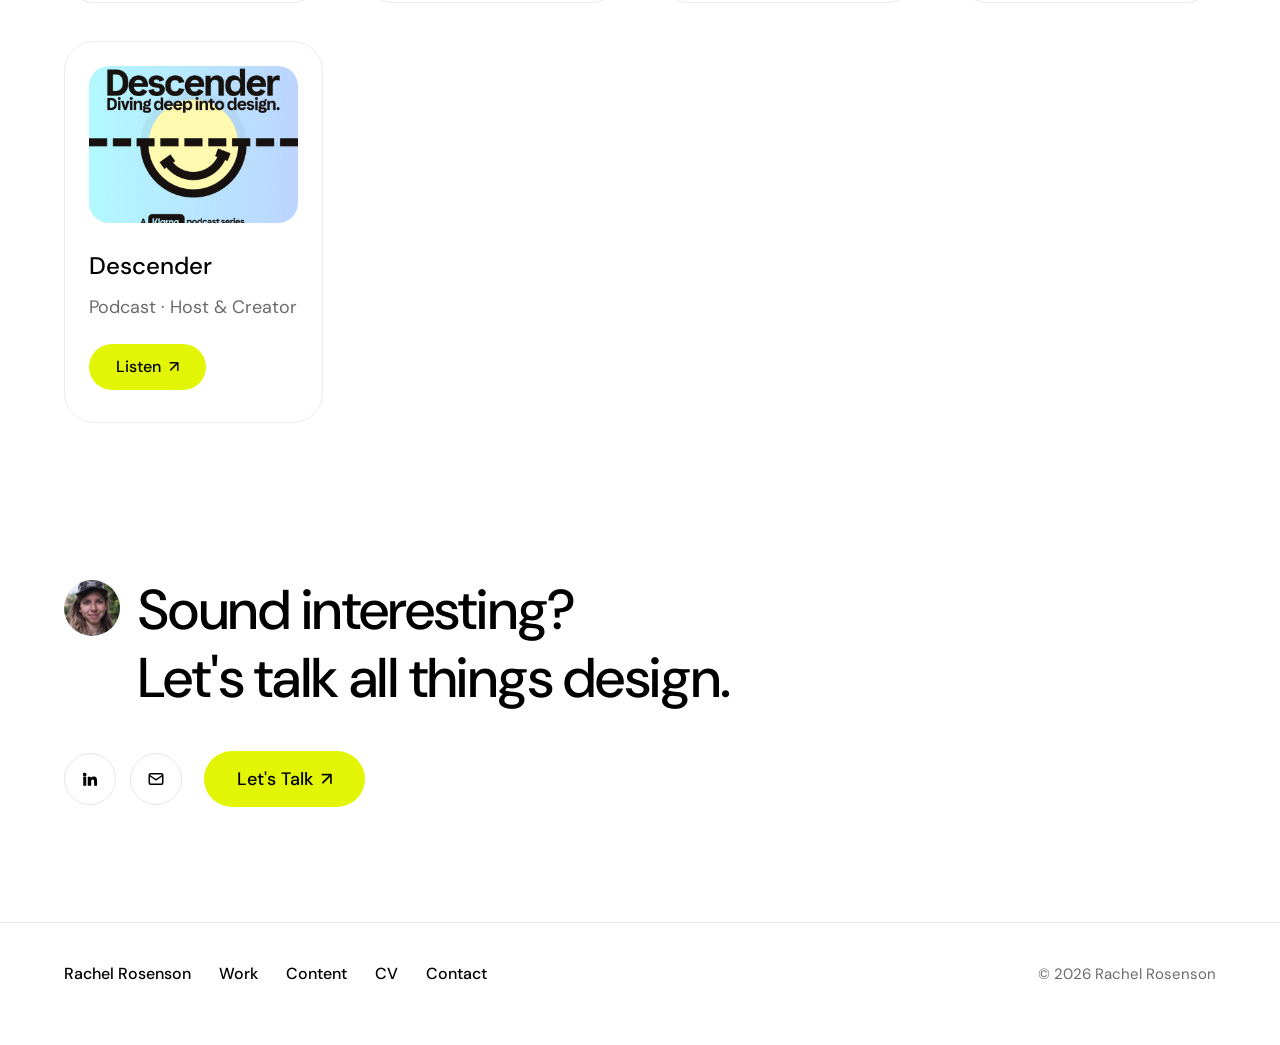
==== commit 9289ace9: "Add Personal Projects static card to homepage work section Co-Authored-By: Claude Sonnet 4.6 <norepl" ====
--- a/index.html
+++ b/index.html
@@ -136,6 +136,13 @@
           <a class="btn btn--primary btn--sm" href="case-studies/design-x-ai.html">Read more <span class="btn__arrow" aria-hidden="true">↗</span></a>
         </article>
 
+        <article class="card">
+          <div class="card__media" style="background-image: url('assets/casestudyimages/06comingsoon.png');"></div>
+          <h3 class="card__title">Personal Projects</h3>
+          <p class="card__sub">My latest builds</p>
+          <button class="btn btn--primary btn--sm" disabled style="opacity:0.35;cursor:not-allowed;">Read more <span class="btn__arrow" aria-hidden="true">↗</span></button>
+        </article>
+
       </div>
     </section>
 
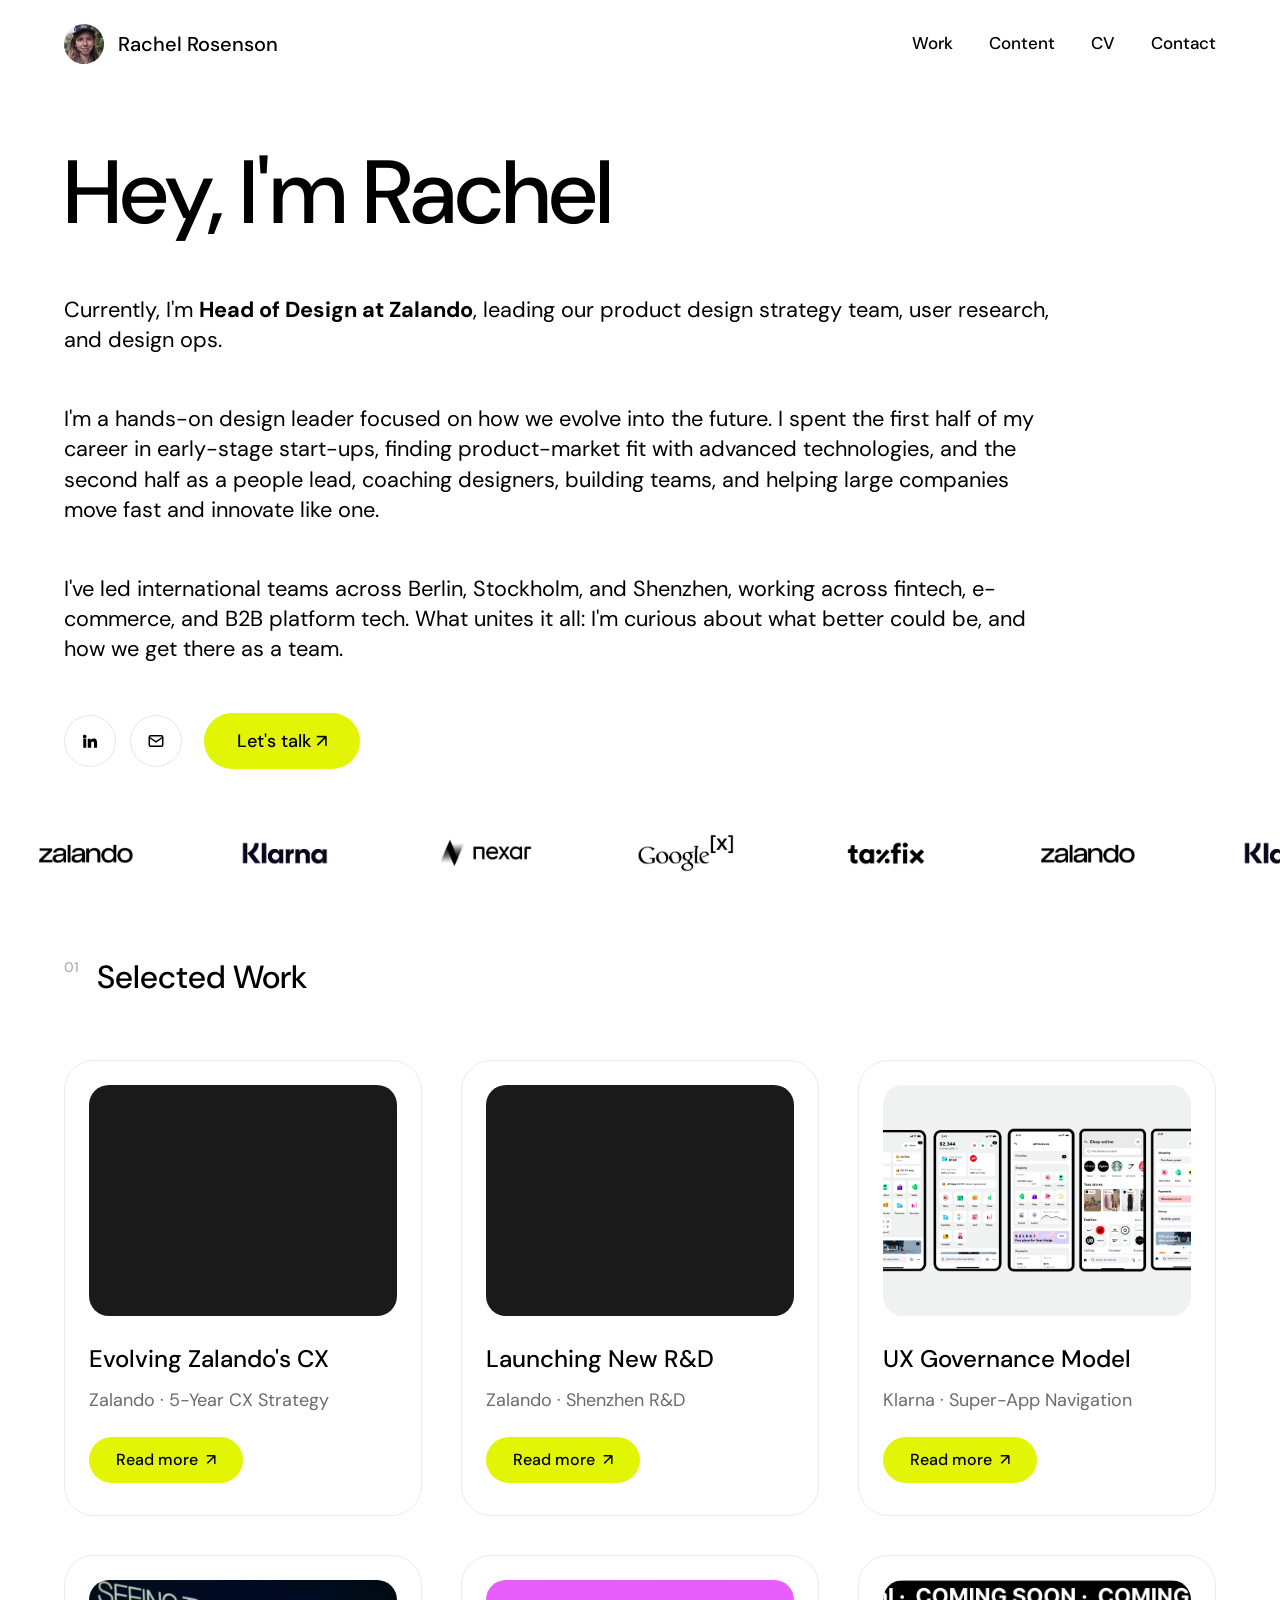
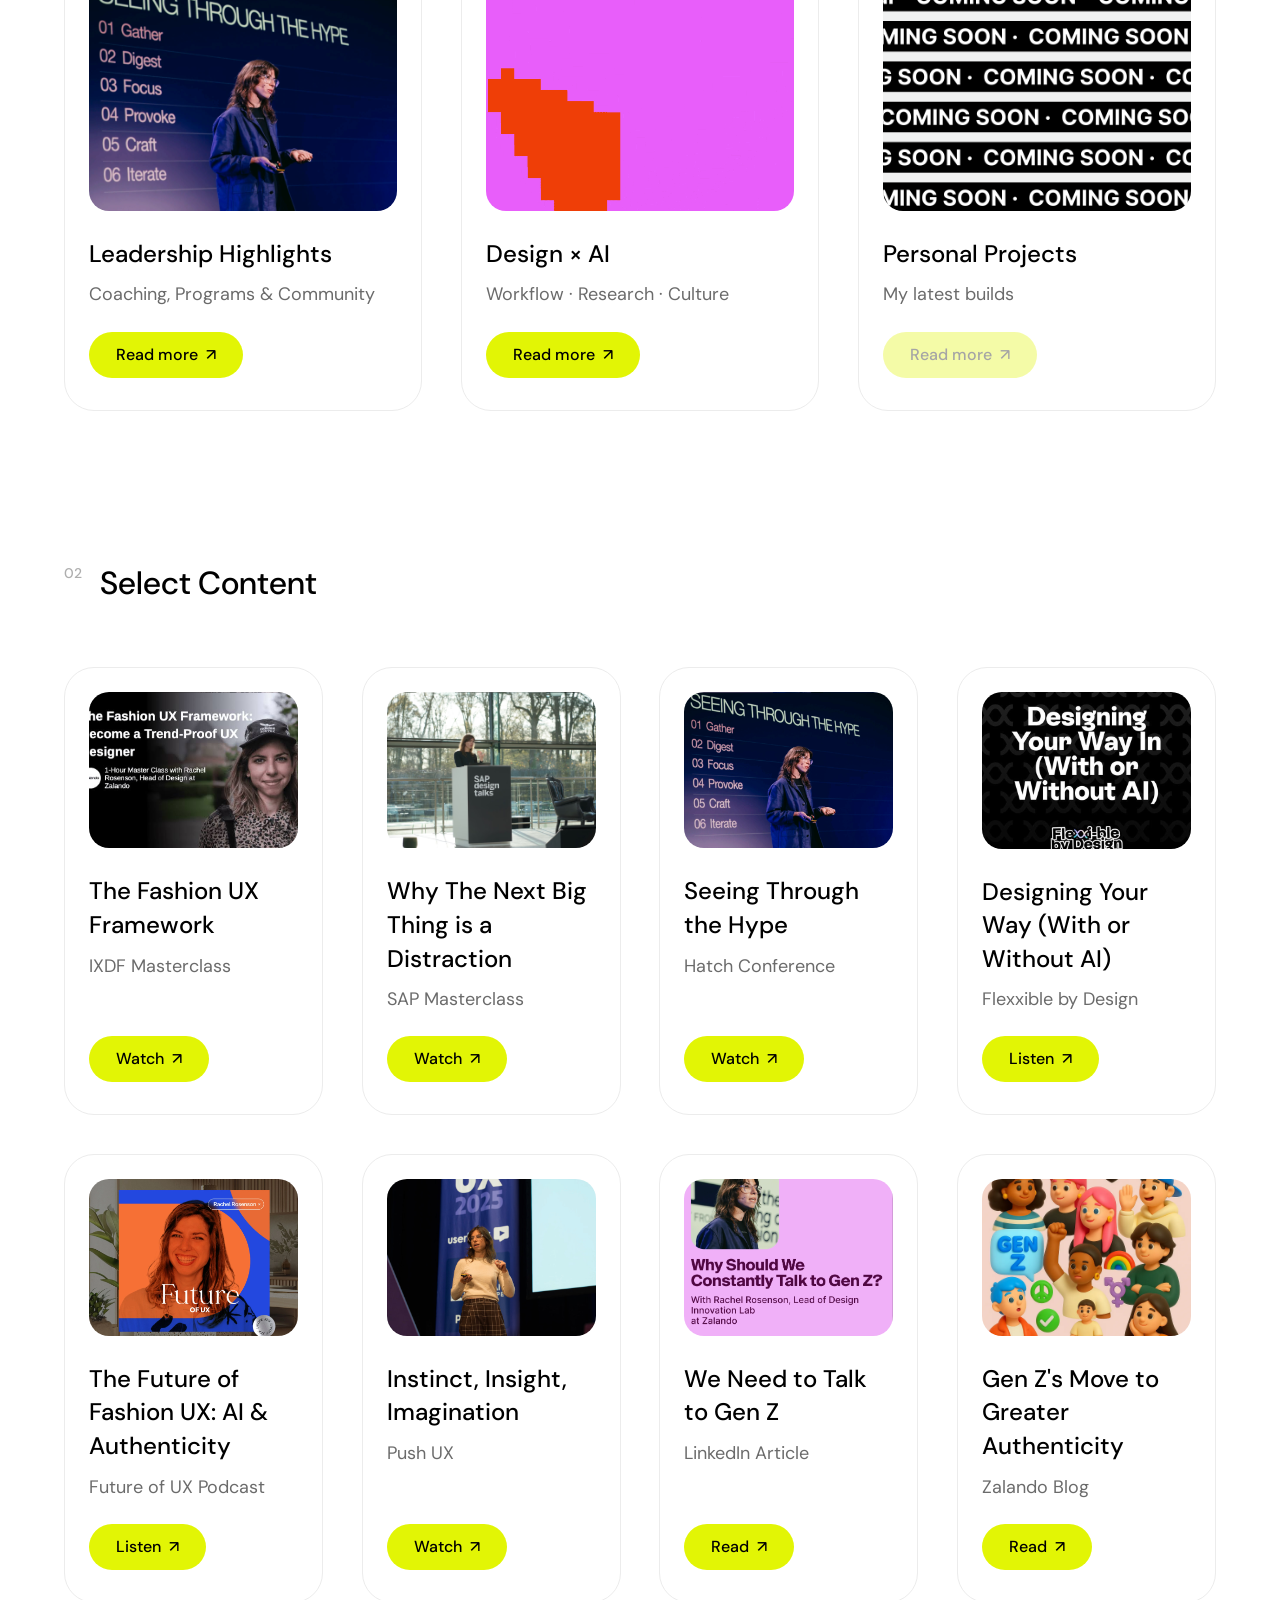
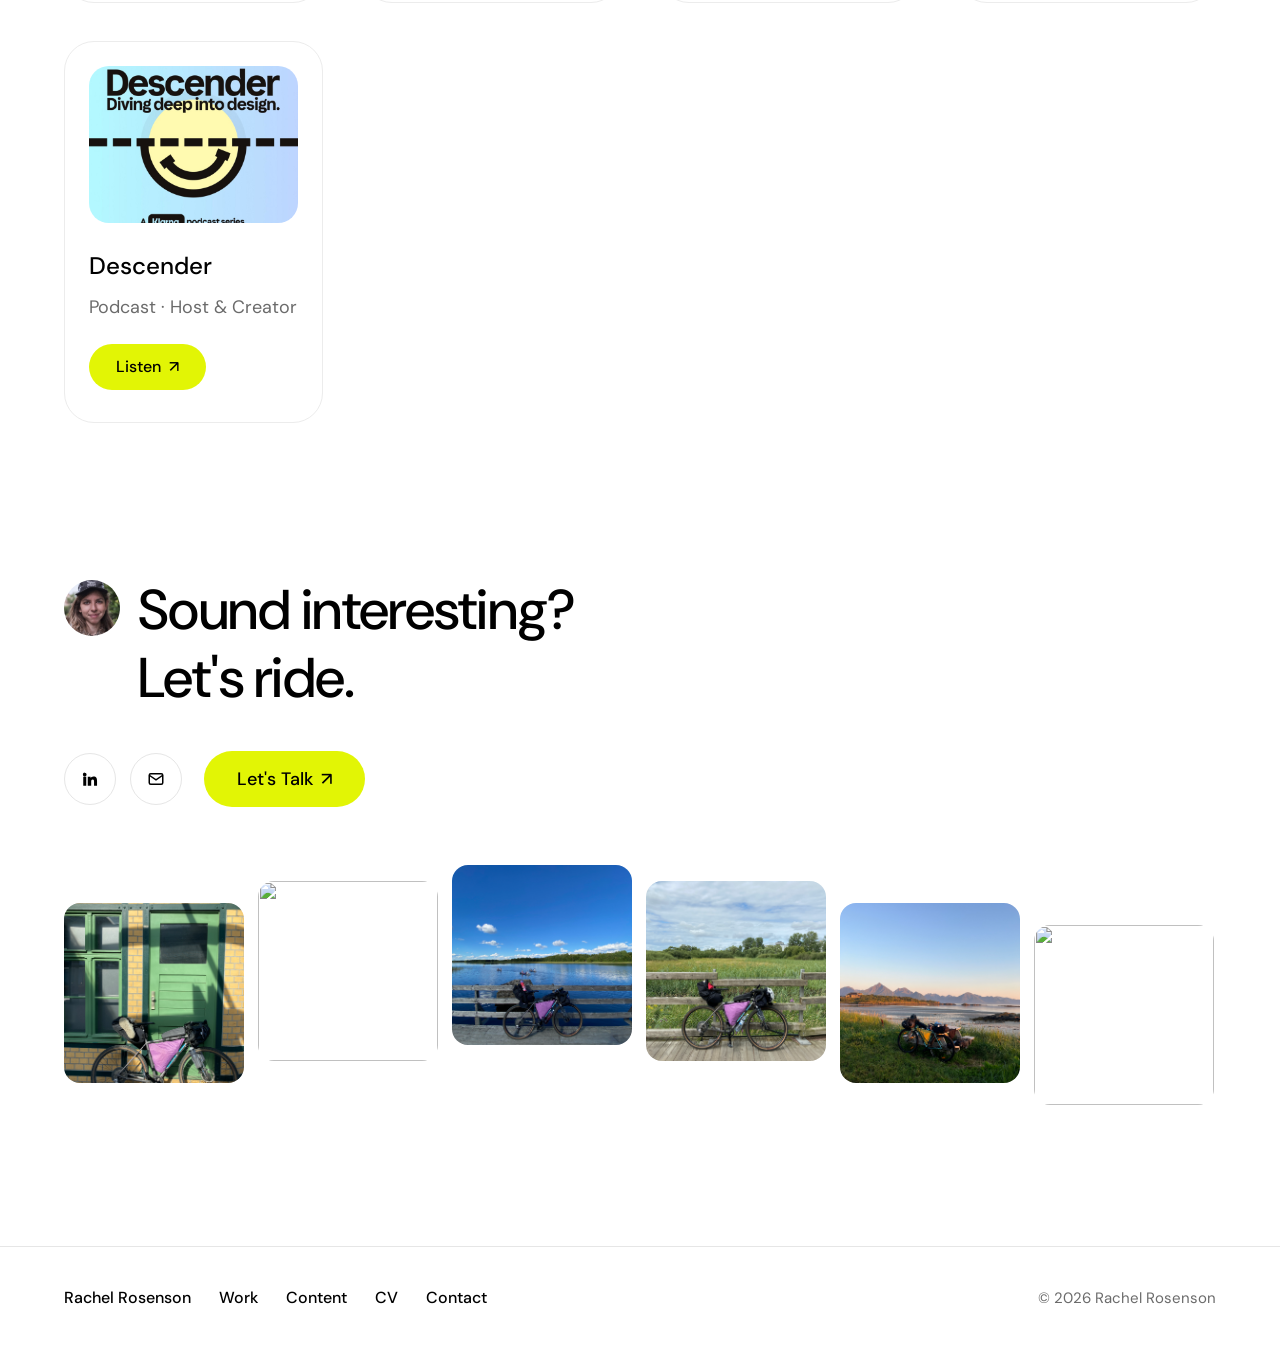
==== commit 9fbfb7f0: "Add bike carousel to contact section; update heading to Let's ride. Co-Authored-By: Claude Sonnet 4." ====
--- a/index.html
+++ b/index.html
@@ -266,7 +266,7 @@
     <section class="section contact" id="contact">
       <div class="contact__head">
         <img class="contact__avatar" src="assets/images/profile.jpg" alt="Rachel Rosenson" />
-        <h2 class="contact__title">Sound interesting?<br />Let's talk all things design.</h2>
+        <h2 class="contact__title">Sound interesting?<br />Let's ride.</h2>
       </div>
 
       <div class="hero__actions">
@@ -281,6 +281,36 @@
         <a class="btn btn--primary" href="mailto:rosensonr@gmail.com">
           Let's Talk <span class="btn__arrow" aria-hidden="true">↗</span>
         </a>
+      </div>
+
+      <div class="bike-carousel" aria-hidden="true">
+        <div class="bike-carousel__track">
+          <figure><img src="assets/bikephotos/bike1.JPG" alt="" /></figure>
+          <figure><img src="assets/bikephotos/bike2.JPG" alt="" /></figure>
+          <figure><img src="assets/bikephotos/bike3.JPG" alt="" /></figure>
+          <figure><img src="assets/bikephotos/bike4.JPG" alt="" /></figure>
+          <figure><img src="assets/bikephotos/bike5.JPG" alt="" /></figure>
+          <figure><img src="assets/bikephotos/bike6.JPG" alt="" /></figure>
+          <figure><img src="assets/bikephotos/bike7.JPG" alt="" /></figure>
+          <figure><img src="assets/bikephotos/bike9.JPG" alt="" /></figure>
+          <figure><img src="assets/bikephotos/bike10.JPG" alt="" /></figure>
+          <figure><img src="assets/bikephotos/bike11.JPG" alt="" /></figure>
+          <figure><img src="assets/bikephotos/bike12.JPG" alt="" /></figure>
+          <figure><img src="assets/bikephotos/bike13.JPG" alt="" /></figure>
+          <!-- duplicated for seamless loop -->
+          <figure><img src="assets/bikephotos/bike1.JPG" alt="" /></figure>
+          <figure><img src="assets/bikephotos/bike2.JPG" alt="" /></figure>
+          <figure><img src="assets/bikephotos/bike3.JPG" alt="" /></figure>
+          <figure><img src="assets/bikephotos/bike4.JPG" alt="" /></figure>
+          <figure><img src="assets/bikephotos/bike5.JPG" alt="" /></figure>
+          <figure><img src="assets/bikephotos/bike6.JPG" alt="" /></figure>
+          <figure><img src="assets/bikephotos/bike7.JPG" alt="" /></figure>
+          <figure><img src="assets/bikephotos/bike9.JPG" alt="" /></figure>
+          <figure><img src="assets/bikephotos/bike10.JPG" alt="" /></figure>
+          <figure><img src="assets/bikephotos/bike11.JPG" alt="" /></figure>
+          <figure><img src="assets/bikephotos/bike12.JPG" alt="" /></figure>
+          <figure><img src="assets/bikephotos/bike13.JPG" alt="" /></figure>
+        </div>
       </div>
     </section>
   </main>
--- a/css/styles.css
+++ b/css/styles.css
@@ -247,6 +247,43 @@
   padding: 10px 0;
   margin-bottom: 20px;
 }
+
+/* ---- Bike photo wave carousel ---- */
+.bike-carousel {
+  overflow: hidden;
+  padding: 48px 0;
+  margin-top: 48px;
+}
+
+.bike-carousel__track {
+  display: flex;
+  align-items: flex-start;
+  gap: 14px;
+  width: max-content;
+  animation: marquee 60s linear infinite;
+}
+
+.bike-carousel__track figure {
+  margin: 0;
+  flex: none;
+}
+
+.bike-carousel__track img {
+  width: 180px;
+  height: 180px;
+  object-fit: cover;
+  border-radius: 16px;
+  display: block;
+}
+
+.bike-carousel__track figure:nth-child(8n+1) { transform: translateY(0px); }
+.bike-carousel__track figure:nth-child(8n+2) { transform: translateY(-22px); }
+.bike-carousel__track figure:nth-child(8n+3) { transform: translateY(-38px); }
+.bike-carousel__track figure:nth-child(8n+4) { transform: translateY(-22px); }
+.bike-carousel__track figure:nth-child(8n+5) { transform: translateY(0px); }
+.bike-carousel__track figure:nth-child(8n+6) { transform: translateY(22px); }
+.bike-carousel__track figure:nth-child(8n+7) { transform: translateY(38px); }
+.bike-carousel__track figure:nth-child(8n+8) { transform: translateY(22px); }
 
 .logo-carousel__track {
   display: flex;
